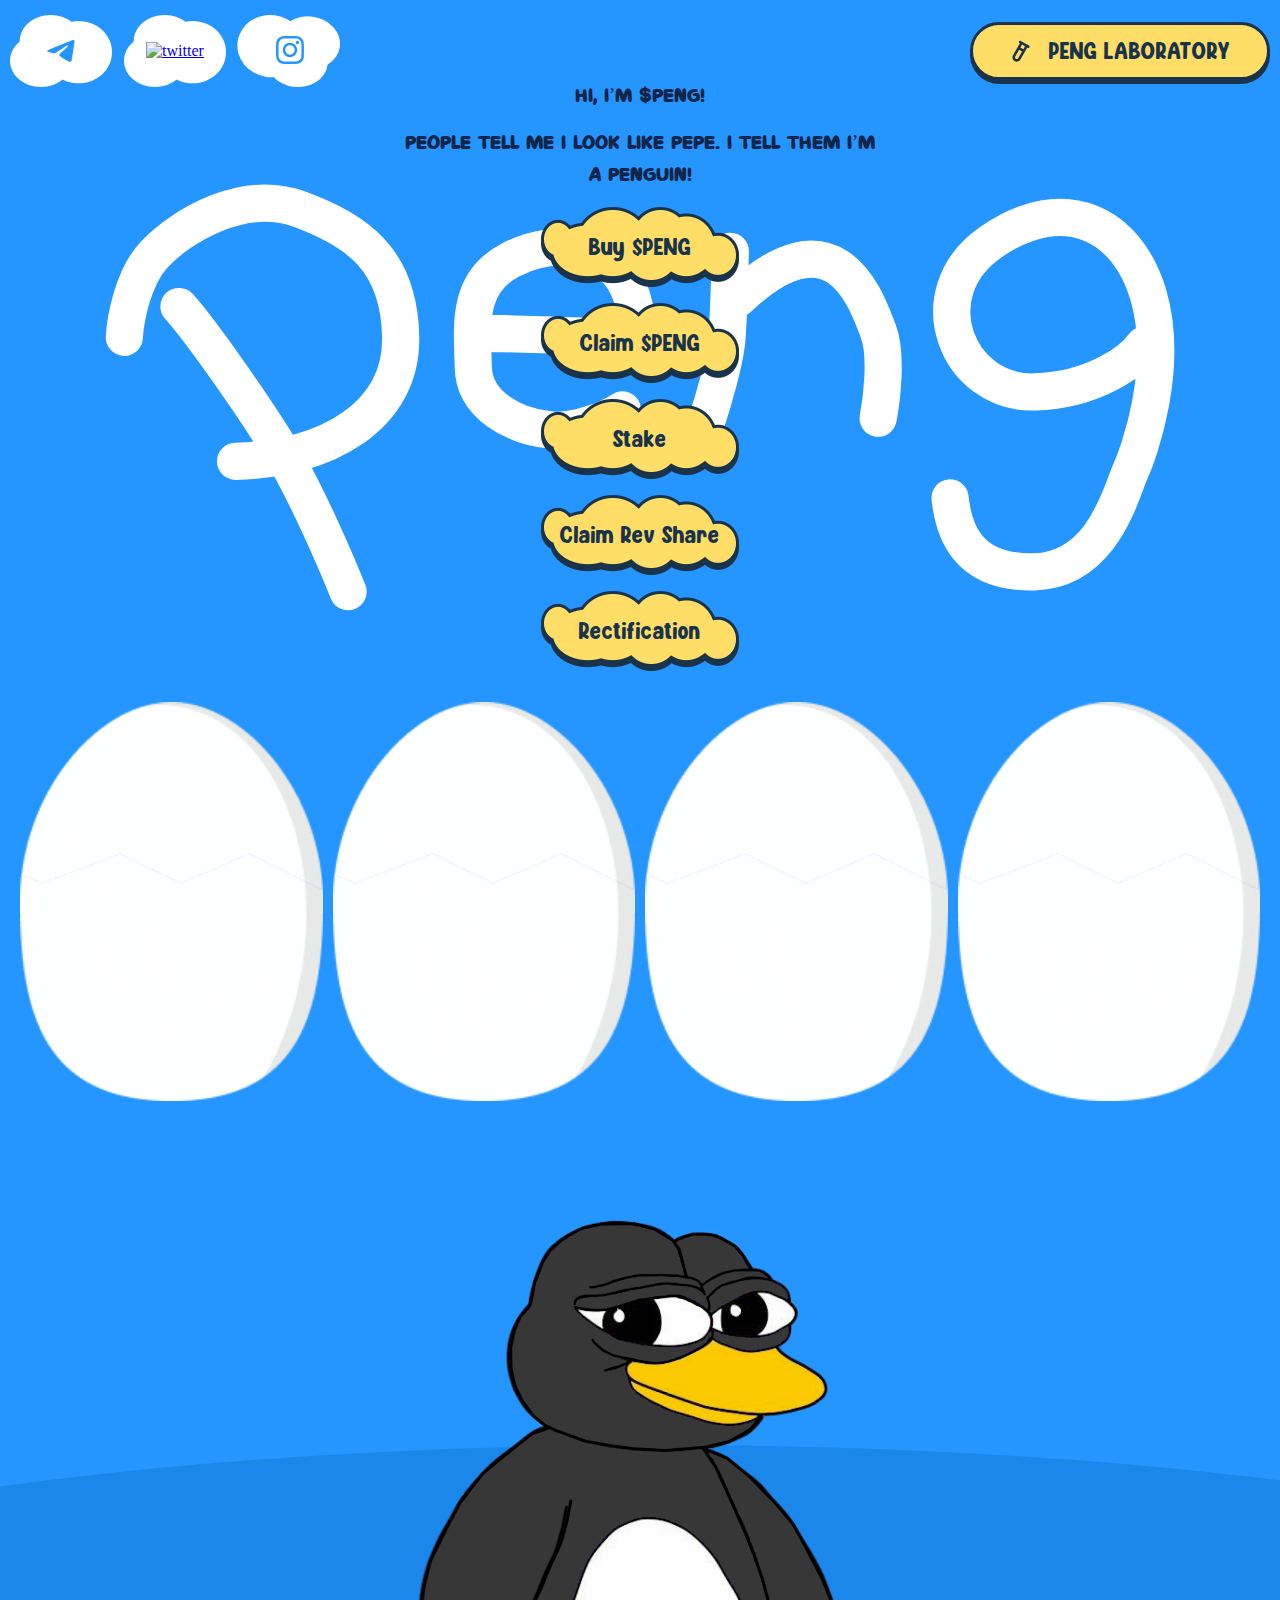
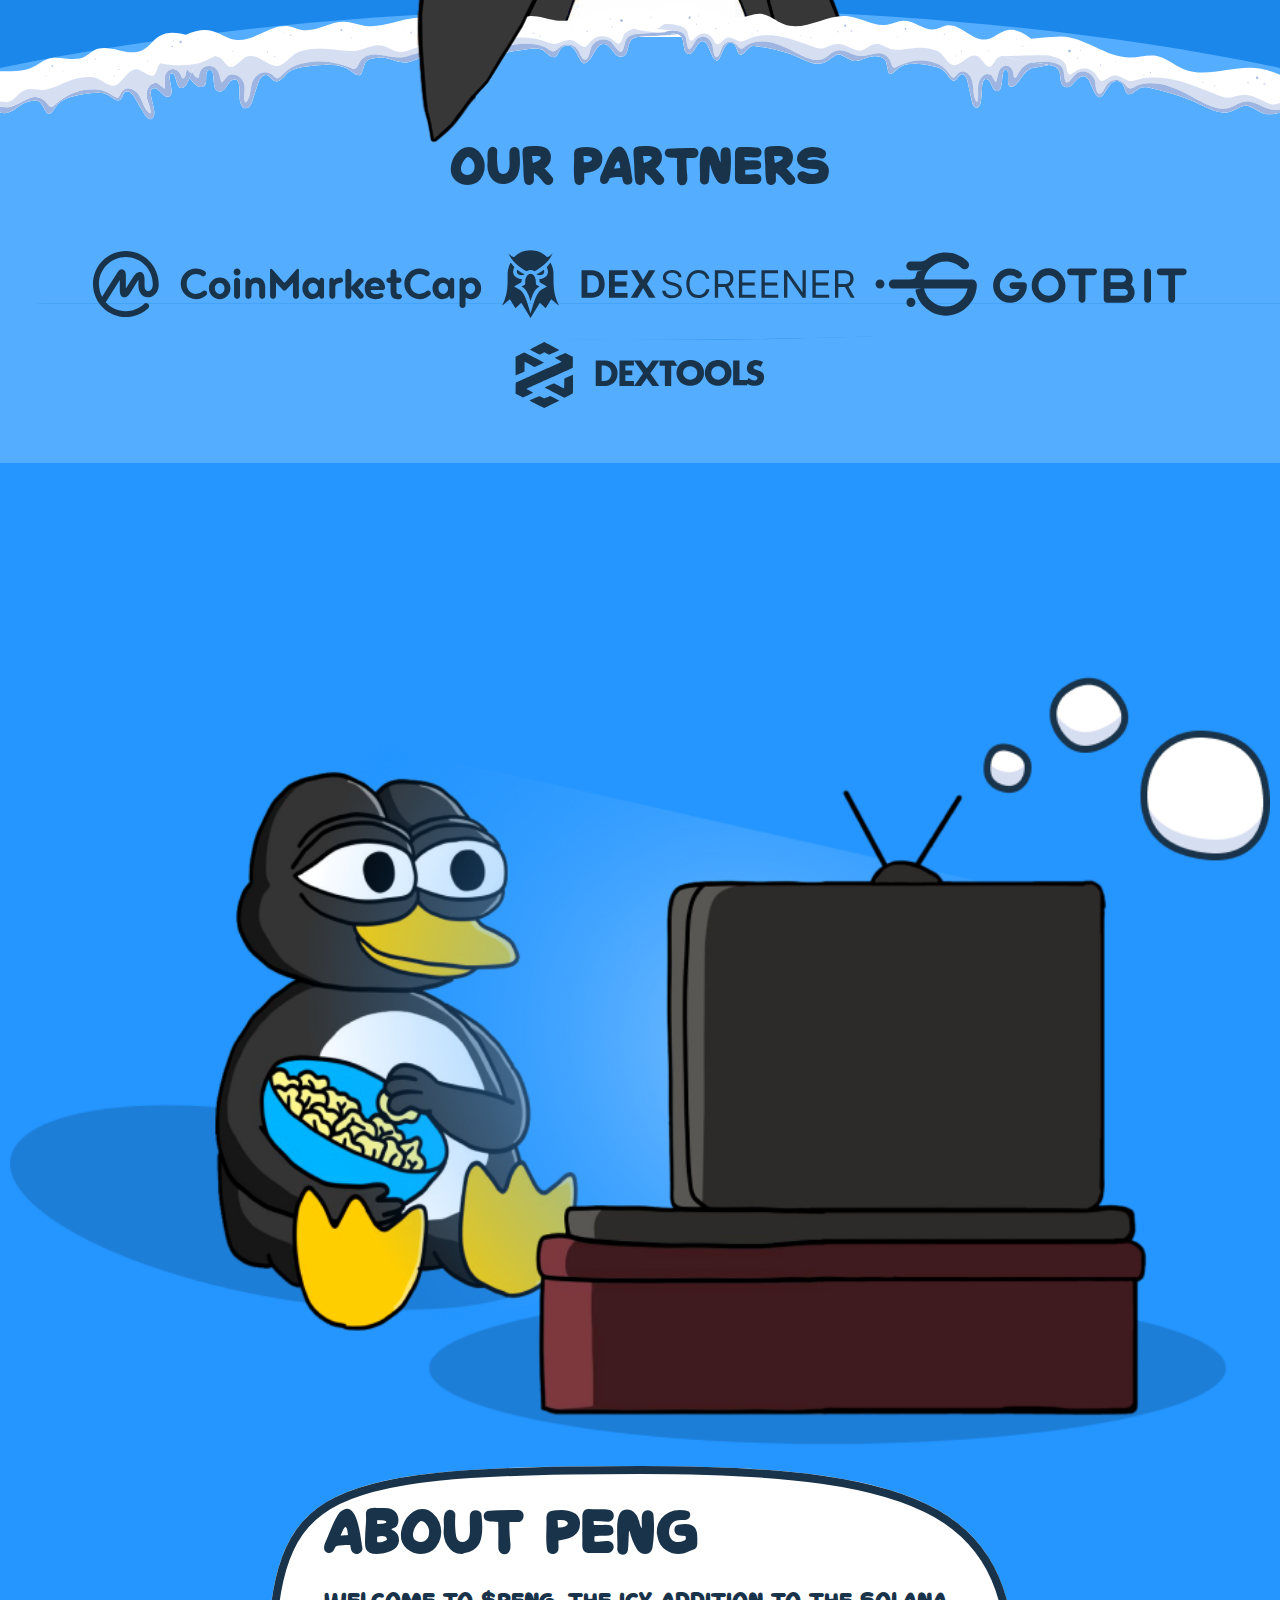
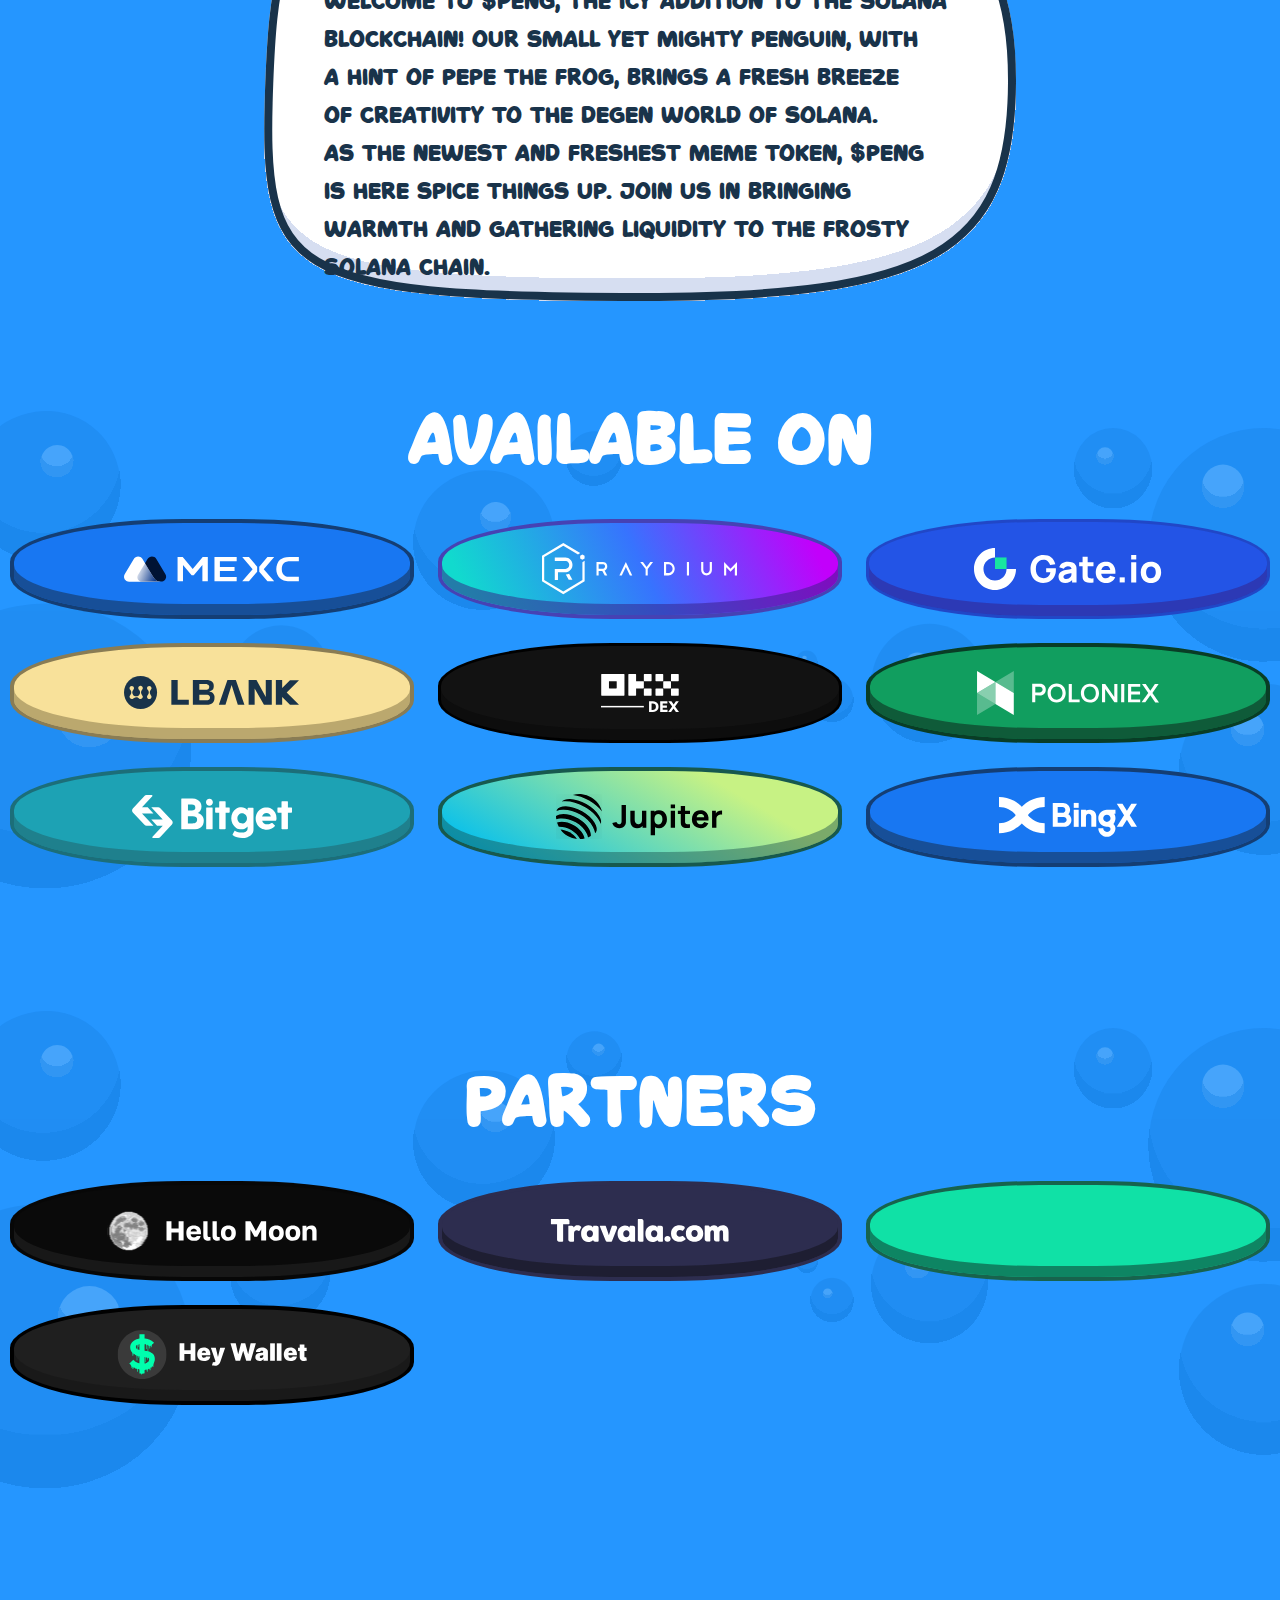
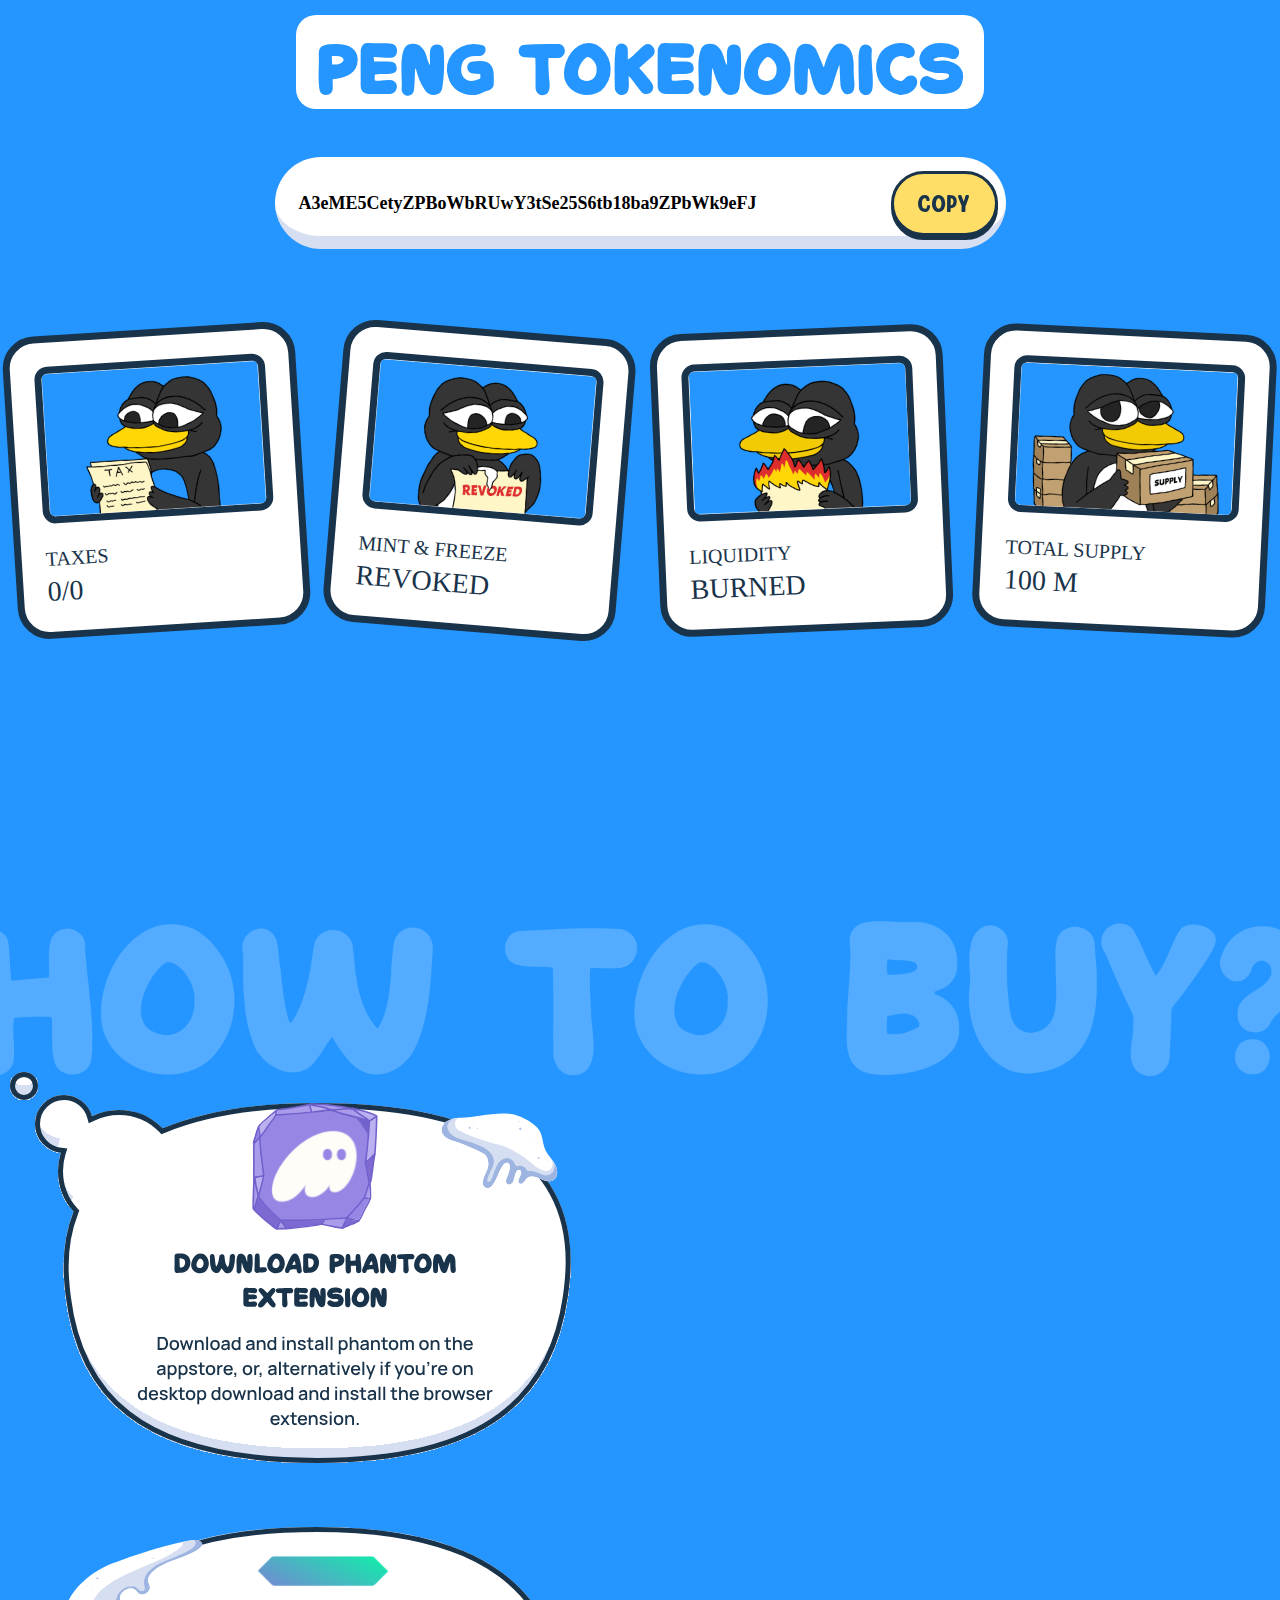
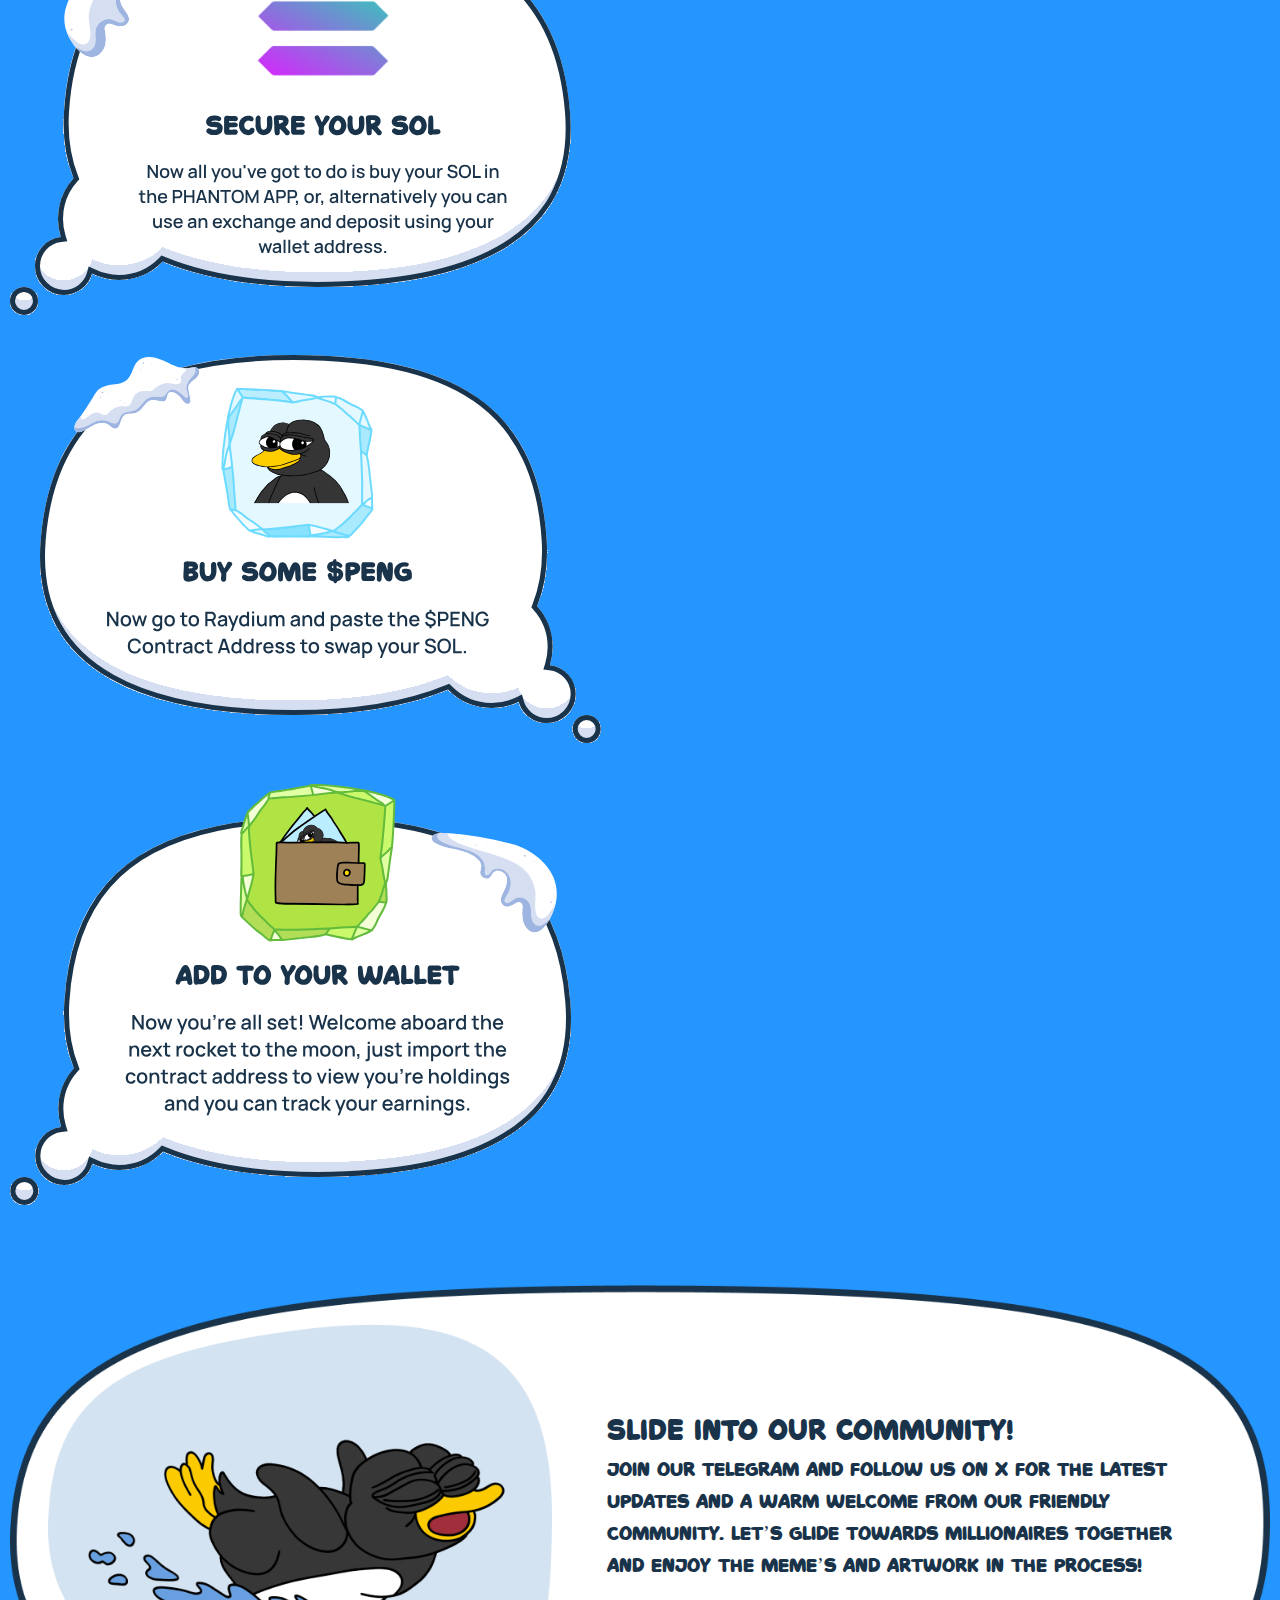
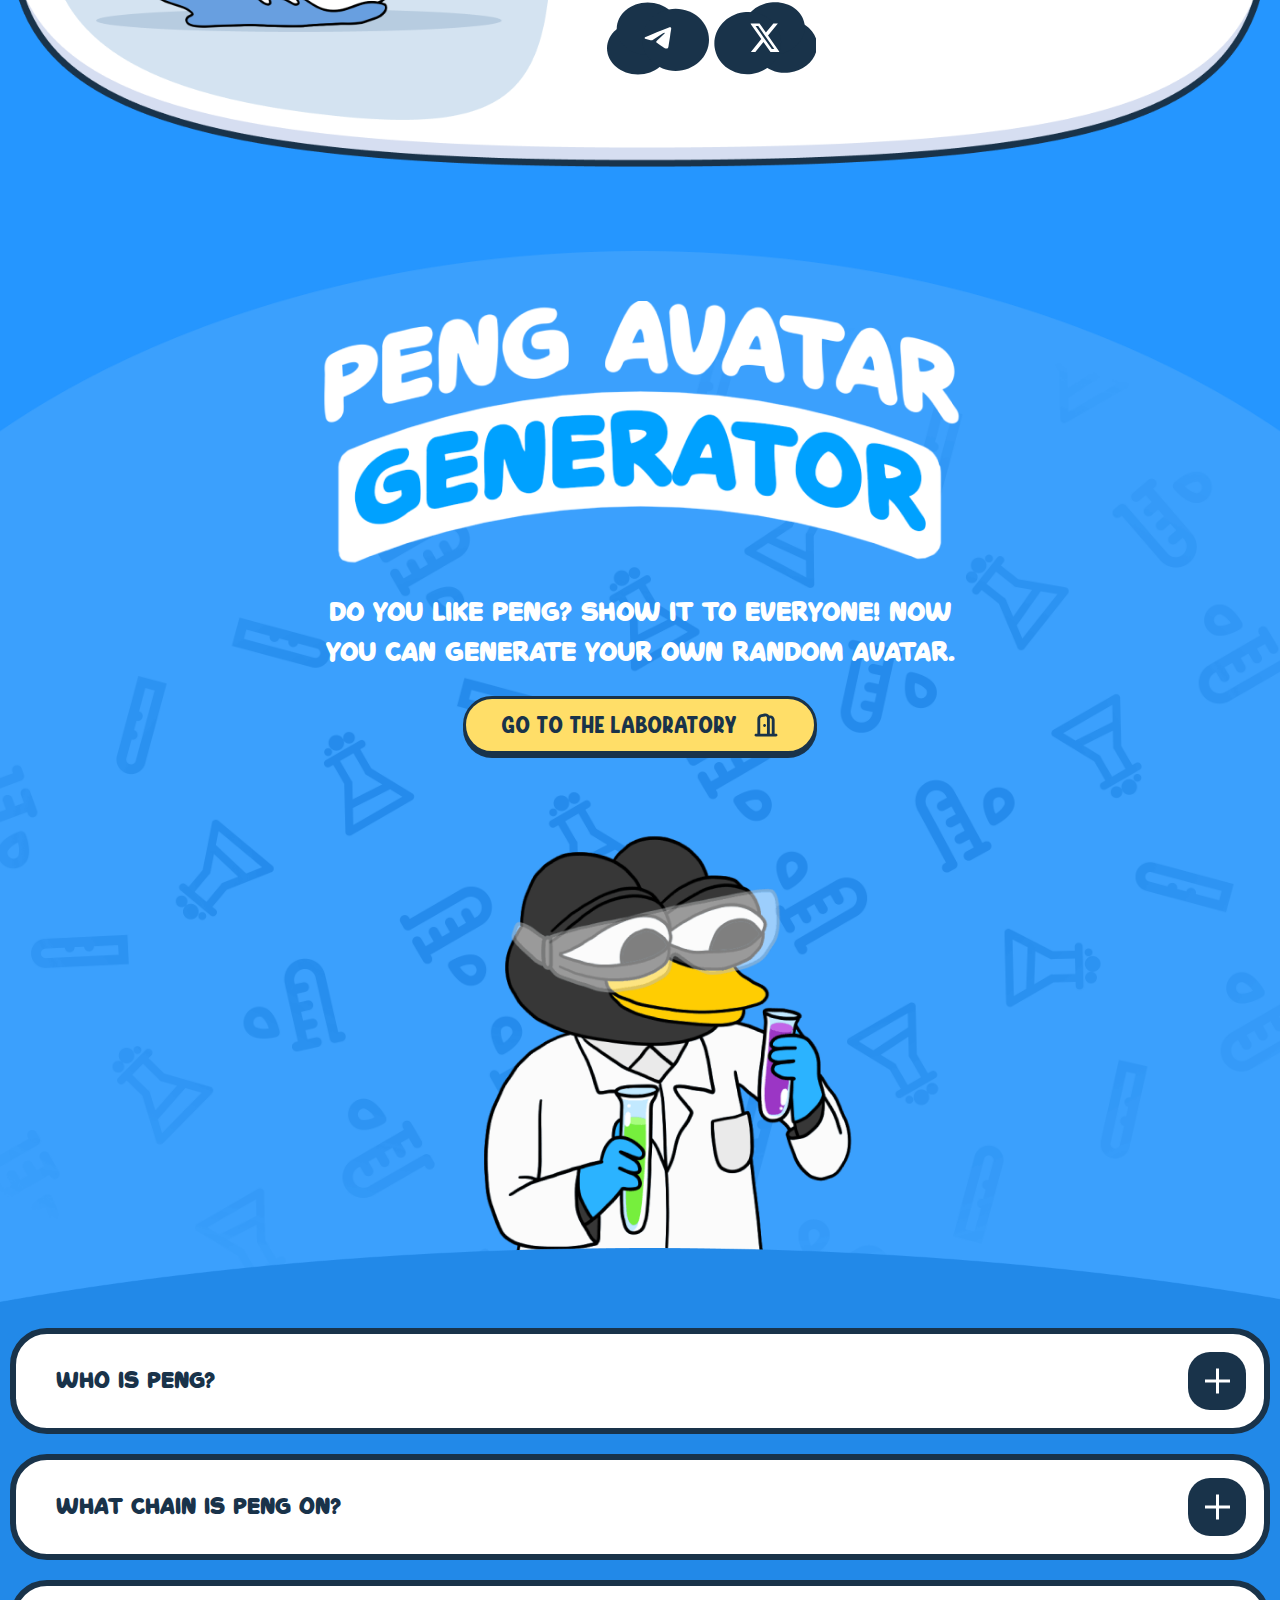
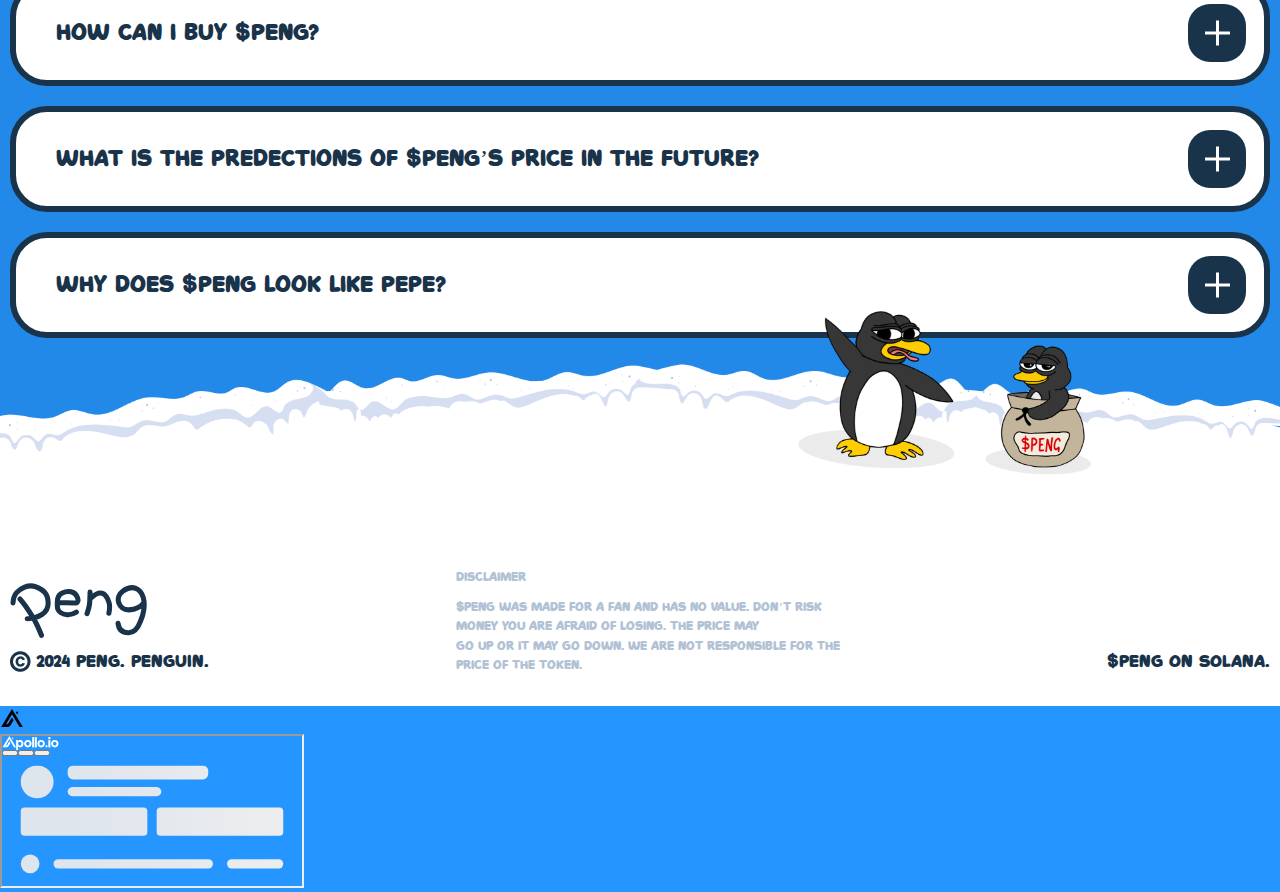
==== index.html @ ea2de46e "Add files via upload" ====
<!DOCTYPE html><html lang="en" data-scrapbook-source="https://pengsol.xyz/" data-scrapbook-create="20241109195627933"><head><meta charset="UTF-8"><link rel="apple-touch-icon" sizes="180x180" href="https://pengsol.xyz/assets/favicon/apple-touch-icon.png"><link rel="icon" type="image/png" sizes="32x32" href="favicon-32x32.png"><link rel="icon" type="image/png" sizes="16x16" href="favicon-16x16.png"><link rel="manifest" href="https://pengsol.xyz/assets/favicon/site.webmanifest"><link rel="mask-icon" href="https://pengsol.xyz/assets/favicon/safari-pinned-tab.svg" color="#45aeea"><link rel="shortcut icon" href="favicon.ico"><meta name="msapplication-TileColor" content="#45aeea"><meta name="msapplication-config" content="/assets/favicon/browserconfig.xml"><meta name="theme-color" content="#45aeea"><meta name="viewport" content="width=device-width,initial-scale=1"><title>Peng</title><meta name="description" content="Discover the power of Pepe Penguin, a cryptocurrency designed for speed, low transaction fees"><style data-fullcalendar="">:root { --fc-small-font-size: .85em; --fc-page-bg-color: #fff; --fc-neutral-bg-color: hsla(0,0%,82%,.3); --fc-neutral-text-color: grey; --fc-border-color: #ddd; --fc-button-text-color: #fff; --fc-button-bg-color: #2c3e50; --fc-button-border-color: #2c3e50; --fc-button-hover-bg-color: #1e2b37; --fc-button-hover-border-color: #1a252f; --fc-button-active-bg-color: #1a252f; --fc-button-active-border-color: #151e27; --fc-event-bg-color: #3788d8; --fc-event-border-color: #3788d8; --fc-event-text-color: #fff; --fc-event-selected-overlay-color: rgba(0,0,0,.25); --fc-more-link-bg-color: #d0d0d0; --fc-more-link-text-color: inherit; --fc-event-resizer-thickness: 8px; --fc-event-resizer-dot-total-width: 8px; --fc-event-resizer-dot-border-width: 1px; --fc-non-business-color: hsla(0,0%,84%,.3); --fc-bg-event-color: #8fdf82; --fc-bg-event-opacity: 0.3; --fc-highlight-color: rgba(188,232,241,.3); --fc-today-bg-color: rgba(255,220,40,.15); --fc-now-indicator-color: red; }
.fc-not-allowed, .fc-not-allowed .fc-event { cursor: not-allowed; }
.fc { display: flex; flex-direction: column; font-size: 1em; }
.fc, .fc *, .fc ::after, .fc ::before { box-sizing: border-box; }
.fc table { border-collapse: collapse; border-spacing: 0px; font-size: 1em; }
.fc th { text-align: center; }
.fc td, .fc th { padding: 0px; vertical-align: top; }
.fc a[data-navlink] { cursor: pointer; }
.fc a[data-navlink]:hover { text-decoration: underline; }
.fc-direction-ltr { direction: ltr; text-align: left; }
.fc-direction-rtl { direction: rtl; text-align: right; }
.fc-theme-standard td, .fc-theme-standard th { border: 1px solid var(--fc-border-color); }
.fc-liquid-hack td, .fc-liquid-hack th { position: relative; }
@font-face { font-family: fcicons; font-style: normal; font-weight: 400; src: url("") format("truetype"); }
.fc-icon { speak: none; -webkit-font-smoothing: antialiased; display: inline-block; font-style: normal; font-variant: normal; font-weight: 400; height: 1em; line-height: 1; text-align: center; text-transform: none; user-select: none; width: 1em; font-family: fcicons !important; }
.fc-icon-chevron-left::before { content: ""; }
.fc-icon-chevron-right::before { content: ""; }
.fc-icon-chevrons-left::before { content: ""; }
.fc-icon-chevrons-right::before { content: ""; }
.fc-icon-minus-square::before { content: ""; }
.fc-icon-plus-square::before { content: ""; }
.fc-icon-x::before { content: ""; }
.fc .fc-button { border-radius: 0px; font-family: inherit; font-size: inherit; line-height: inherit; margin: 0px; overflow: visible; text-transform: none; }
.fc .fc-button:focus { outline: -webkit-focus-ring-color auto 5px; }
.fc .fc-button { appearance: button; }
.fc .fc-button:not(:disabled) { cursor: pointer; }
.fc .fc-button { background-color: transparent; border: 1px solid transparent; border-radius: 0.25em; display: inline-block; font-size: 1em; font-weight: 400; line-height: 1.5; padding: 0.4em 0.65em; text-align: center; user-select: none; vertical-align: middle; }
.fc .fc-button:hover { text-decoration: none; }
.fc .fc-button:focus { box-shadow: rgba(44, 62, 80, 0.25) 0px 0px 0px 0.2rem; outline: 0px; }
.fc .fc-button:disabled { opacity: 0.65; }
.fc .fc-button-primary { background-color: var(--fc-button-bg-color); border-color: var(--fc-button-border-color); color: var(--fc-button-text-color); }
.fc .fc-button-primary:hover { background-color: var(--fc-button-hover-bg-color); border-color: var(--fc-button-hover-border-color); color: var(--fc-button-text-color); }
.fc .fc-button-primary:disabled { background-color: var(--fc-button-bg-color); border-color: var(--fc-button-border-color); color: var(--fc-button-text-color); }
.fc .fc-button-primary:focus { box-shadow: rgba(76, 91, 106, 0.5) 0px 0px 0px 0.2rem; }
.fc .fc-button-primary:not(:disabled).fc-button-active, .fc .fc-button-primary:not(:disabled):active { background-color: var(--fc-button-active-bg-color); border-color: var(--fc-button-active-border-color); color: var(--fc-button-text-color); }
.fc .fc-button-primary:not(:disabled).fc-button-active:focus, .fc .fc-button-primary:not(:disabled):active:focus { box-shadow: rgba(76, 91, 106, 0.5) 0px 0px 0px 0.2rem; }
.fc .fc-button .fc-icon { font-size: 1.5em; vertical-align: middle; }
.fc .fc-button-group { display: inline-flex; position: relative; vertical-align: middle; }
.fc .fc-button-group > .fc-button { flex: 1 1 auto; position: relative; }
.fc .fc-button-group > .fc-button.fc-button-active, .fc .fc-button-group > .fc-button:active, .fc .fc-button-group > .fc-button:focus, .fc .fc-button-group > .fc-button:hover { z-index: 1; }
.fc-direction-ltr .fc-button-group > .fc-button:not(:first-child) { border-bottom-left-radius: 0px; border-top-left-radius: 0px; margin-left: -1px; }
.fc-direction-ltr .fc-button-group > .fc-button:not(:last-child) { border-bottom-right-radius: 0px; border-top-right-radius: 0px; }
.fc-direction-rtl .fc-button-group > .fc-button:not(:first-child) { border-bottom-right-radius: 0px; border-top-right-radius: 0px; margin-right: -1px; }
.fc-direction-rtl .fc-button-group > .fc-button:not(:last-child) { border-bottom-left-radius: 0px; border-top-left-radius: 0px; }
.fc .fc-toolbar { align-items: center; display: flex; justify-content: space-between; }
.fc .fc-toolbar.fc-header-toolbar { margin-bottom: 1.5em; }
.fc .fc-toolbar.fc-footer-toolbar { margin-top: 1.5em; }
.fc .fc-toolbar-title { font-size: 1.75em; margin: 0px; }
.fc-direction-ltr .fc-toolbar > * > :not(:first-child) { margin-left: 0.75em; }
.fc-direction-rtl .fc-toolbar > * > :not(:first-child) { margin-right: 0.75em; }
.fc-direction-rtl .fc-toolbar-ltr { flex-direction: row-reverse; }
.fc .fc-scroller { position: relative; }
.fc .fc-scroller-liquid { height: 100%; }
.fc .fc-scroller-liquid-absolute { inset: 0px; position: absolute; }
.fc .fc-scroller-harness { direction: ltr; overflow: hidden; position: relative; }
.fc .fc-scroller-harness-liquid { height: 100%; }
.fc-direction-rtl .fc-scroller-harness > .fc-scroller { direction: rtl; }
.fc-theme-standard .fc-scrollgrid { border: 1px solid var(--fc-border-color); }
.fc .fc-scrollgrid, .fc .fc-scrollgrid table { table-layout: fixed; width: 100%; }
.fc .fc-scrollgrid table { border-left-style: hidden; border-right-style: hidden; border-top-style: hidden; }
.fc .fc-scrollgrid { border-bottom-width: 0px; border-collapse: separate; border-right-width: 0px; }
.fc .fc-scrollgrid-liquid { height: 100%; }
.fc .fc-scrollgrid-section, .fc .fc-scrollgrid-section table, .fc .fc-scrollgrid-section > td { height: 1px; }
.fc .fc-scrollgrid-section-liquid > td { height: 100%; }
.fc .fc-scrollgrid-section > * { border-left-width: 0px; border-top-width: 0px; }
.fc .fc-scrollgrid-section-footer > *, .fc .fc-scrollgrid-section-header > * { border-bottom-width: 0px; }
.fc .fc-scrollgrid-section-body table, .fc .fc-scrollgrid-section-footer table { border-bottom-style: hidden; }
.fc .fc-scrollgrid-section-sticky > * { background: var(--fc-page-bg-color); position: sticky; z-index: 3; }
.fc .fc-scrollgrid-section-header.fc-scrollgrid-section-sticky > * { top: 0px; }
.fc .fc-scrollgrid-section-footer.fc-scrollgrid-section-sticky > * { bottom: 0px; }
.fc .fc-scrollgrid-sticky-shim { height: 1px; margin-bottom: -1px; }
.fc-sticky { position: sticky; }
.fc .fc-view-harness { flex-grow: 1; position: relative; }
.fc .fc-view-harness-active > .fc-view { inset: 0px; position: absolute; }
.fc .fc-col-header-cell-cushion { display: inline-block; padding: 2px 4px; }
.fc .fc-bg-event, .fc .fc-highlight, .fc .fc-non-business { inset: 0px; position: absolute; }
.fc .fc-non-business { background: var(--fc-non-business-color); }
.fc .fc-bg-event { background: var(--fc-bg-event-color); opacity: var(--fc-bg-event-opacity); }
.fc .fc-bg-event .fc-event-title { font-size: var(--fc-small-font-size); font-style: italic; margin: 0.5em; }
.fc .fc-highlight { background: var(--fc-highlight-color); }
.fc .fc-cell-shaded, .fc .fc-day-disabled { background: var(--fc-neutral-bg-color); }
a.fc-event, a.fc-event:hover { text-decoration: none; }
.fc-event.fc-event-draggable, .fc-event[href] { cursor: pointer; }
.fc-event .fc-event-main { position: relative; z-index: 2; }
.fc-event-dragging:not(.fc-event-selected) { opacity: 0.75; }
.fc-event-dragging.fc-event-selected { box-shadow: rgba(0, 0, 0, 0.3) 0px 2px 7px; }
.fc-event .fc-event-resizer { display: none; position: absolute; z-index: 4; }
.fc-event-selected .fc-event-resizer, .fc-event:hover .fc-event-resizer { display: block; }
.fc-event-selected .fc-event-resizer { background: var(--fc-page-bg-color); border-color: inherit; border-radius: calc(var(--fc-event-resizer-dot-total-width)/2); border-style: solid; border-width: var(--fc-event-resizer-dot-border-width); height: var(--fc-event-resizer-dot-total-width); width: var(--fc-event-resizer-dot-total-width); }
.fc-event-selected .fc-event-resizer::before { inset: -20px; content: ""; position: absolute; }
.fc-event-selected, .fc-event:focus { box-shadow: rgba(0, 0, 0, 0.2) 0px 2px 5px; }
.fc-event-selected::before, .fc-event:focus::before { inset: 0px; content: ""; position: absolute; z-index: 3; }
.fc-event-selected::after, .fc-event:focus::after { background: var(--fc-event-selected-overlay-color); inset: -1px; content: ""; position: absolute; z-index: 1; }
.fc-h-event { background-color: var(--fc-event-bg-color); border: 1px solid var(--fc-event-border-color); display: block; }
.fc-h-event .fc-event-main { color: var(--fc-event-text-color); }
.fc-h-event .fc-event-main-frame { display: flex; }
.fc-h-event .fc-event-time { max-width: 100%; overflow: hidden; }
.fc-h-event .fc-event-title-container { flex-grow: 1; flex-shrink: 1; min-width: 0px; }
.fc-h-event .fc-event-title { display: inline-block; left: 0px; max-width: 100%; overflow: hidden; right: 0px; vertical-align: top; }
.fc-h-event.fc-event-selected::before { bottom: -10px; top: -10px; }
.fc-direction-ltr .fc-daygrid-block-event:not(.fc-event-start), .fc-direction-rtl .fc-daygrid-block-event:not(.fc-event-end) { border-bottom-left-radius: 0px; border-left-width: 0px; border-top-left-radius: 0px; }
.fc-direction-ltr .fc-daygrid-block-event:not(.fc-event-end), .fc-direction-rtl .fc-daygrid-block-event:not(.fc-event-start) { border-bottom-right-radius: 0px; border-right-width: 0px; border-top-right-radius: 0px; }
.fc-h-event:not(.fc-event-selected) .fc-event-resizer { bottom: 0px; top: 0px; width: var(--fc-event-resizer-thickness); }
.fc-direction-ltr .fc-h-event:not(.fc-event-selected) .fc-event-resizer-start, .fc-direction-rtl .fc-h-event:not(.fc-event-selected) .fc-event-resizer-end { cursor: w-resize; left: calc(var(--fc-event-resizer-thickness)*-.5); }
.fc-direction-ltr .fc-h-event:not(.fc-event-selected) .fc-event-resizer-end, .fc-direction-rtl .fc-h-event:not(.fc-event-selected) .fc-event-resizer-start { cursor: e-resize; right: calc(var(--fc-event-resizer-thickness)*-.5); }
.fc-h-event.fc-event-selected .fc-event-resizer { margin-top: calc(var(--fc-event-resizer-dot-total-width)*-.5); top: 50%; }
.fc-direction-ltr .fc-h-event.fc-event-selected .fc-event-resizer-start, .fc-direction-rtl .fc-h-event.fc-event-selected .fc-event-resizer-end { left: calc(var(--fc-event-resizer-dot-total-width)*-.5); }
.fc-direction-ltr .fc-h-event.fc-event-selected .fc-event-resizer-end, .fc-direction-rtl .fc-h-event.fc-event-selected .fc-event-resizer-start { right: calc(var(--fc-event-resizer-dot-total-width)*-.5); }
.fc .fc-popover { box-shadow: rgba(0, 0, 0, 0.15) 0px 2px 6px; position: absolute; z-index: 9999; }
.fc .fc-popover-header { align-items: center; display: flex; flex-direction: row; justify-content: space-between; padding: 3px 4px; }
.fc .fc-popover-title { margin: 0px 2px; }
.fc .fc-popover-close { cursor: pointer; font-size: 1.1em; opacity: 0.65; }
.fc-theme-standard .fc-popover { background: var(--fc-page-bg-color); border: 1px solid var(--fc-border-color); }
.fc-theme-standard .fc-popover-header { background: var(--fc-neutral-bg-color); }
:root { --fc-daygrid-event-dot-width: 8px; }
.fc-daygrid-day-events::after, .fc-daygrid-day-events::before, .fc-daygrid-day-frame::after, .fc-daygrid-day-frame::before, .fc-daygrid-event-harness::after, .fc-daygrid-event-harness::before { clear: both; content: ""; display: table; }
.fc .fc-daygrid-body { position: relative; z-index: 1; }
.fc .fc-daygrid-day.fc-day-today { background-color: var(--fc-today-bg-color); }
.fc .fc-daygrid-day-frame { min-height: 100%; position: relative; }
.fc .fc-daygrid-day-top { display: flex; flex-direction: row-reverse; }
.fc .fc-day-other .fc-daygrid-day-top { opacity: 0.3; }
.fc .fc-daygrid-day-number { padding: 4px; position: relative; z-index: 4; }
.fc .fc-daygrid-month-start { font-size: 1.1em; font-weight: 700; }
.fc .fc-daygrid-day-events { margin-top: 1px; }
.fc .fc-daygrid-body-balanced .fc-daygrid-day-events { left: 0px; position: absolute; right: 0px; }
.fc .fc-daygrid-body-unbalanced .fc-daygrid-day-events { min-height: 2em; position: relative; }
.fc .fc-daygrid-body-natural .fc-daygrid-day-events { margin-bottom: 1em; }
.fc .fc-daygrid-event-harness { position: relative; }
.fc .fc-daygrid-event-harness-abs { left: 0px; position: absolute; right: 0px; top: 0px; }
.fc .fc-daygrid-bg-harness { bottom: 0px; position: absolute; top: 0px; }
.fc .fc-daygrid-day-bg .fc-non-business { z-index: 1; }
.fc .fc-daygrid-day-bg .fc-bg-event { z-index: 2; }
.fc .fc-daygrid-day-bg .fc-highlight { z-index: 3; }
.fc .fc-daygrid-event { margin-top: 1px; z-index: 6; }
.fc .fc-daygrid-event.fc-event-mirror { z-index: 7; }
.fc .fc-daygrid-day-bottom { font-size: 0.85em; margin: 0px 2px; }
.fc .fc-daygrid-day-bottom::after, .fc .fc-daygrid-day-bottom::before { clear: both; content: ""; display: table; }
.fc .fc-daygrid-more-link { border-radius: 3px; cursor: pointer; line-height: 1; margin-top: 1px; max-width: 100%; overflow: hidden; padding: 2px; position: relative; white-space: nowrap; z-index: 4; }
.fc .fc-daygrid-more-link:hover { background-color: rgba(0, 0, 0, 0.1); }
.fc .fc-daygrid-week-number { background-color: var(--fc-neutral-bg-color); color: var(--fc-neutral-text-color); min-width: 1.5em; padding: 2px; position: absolute; text-align: center; top: 0px; z-index: 5; }
.fc .fc-more-popover .fc-popover-body { min-width: 220px; padding: 10px; }
.fc-direction-ltr .fc-daygrid-event.fc-event-start, .fc-direction-rtl .fc-daygrid-event.fc-event-end { margin-left: 2px; }
.fc-direction-ltr .fc-daygrid-event.fc-event-end, .fc-direction-rtl .fc-daygrid-event.fc-event-start { margin-right: 2px; }
.fc-direction-ltr .fc-daygrid-more-link { float: left; }
.fc-direction-ltr .fc-daygrid-week-number { border-radius: 0px 0px 3px; left: 0px; }
.fc-direction-rtl .fc-daygrid-more-link { float: right; }
.fc-direction-rtl .fc-daygrid-week-number { border-radius: 0px 0px 0px 3px; right: 0px; }
.fc-liquid-hack .fc-daygrid-day-frame { position: static; }
.fc-daygrid-event { border-radius: 3px; font-size: var(--fc-small-font-size); position: relative; white-space: nowrap; }
.fc-daygrid-block-event .fc-event-time { font-weight: 700; }
.fc-daygrid-block-event .fc-event-time, .fc-daygrid-block-event .fc-event-title { padding: 1px; }
.fc-daygrid-dot-event { align-items: center; display: flex; padding: 2px 0px; }
.fc-daygrid-dot-event .fc-event-title { flex-grow: 1; flex-shrink: 1; font-weight: 700; min-width: 0px; overflow: hidden; }
.fc-daygrid-dot-event.fc-event-mirror, .fc-daygrid-dot-event:hover { background: rgba(0, 0, 0, 0.1); }
.fc-daygrid-dot-event.fc-event-selected::before { bottom: -10px; top: -10px; }
.fc-daygrid-event-dot { border: calc(var(--fc-daygrid-event-dot-width)/2) solid var(--fc-event-border-color); border-radius: calc(var(--fc-daygrid-event-dot-width)/2); box-sizing: content-box; height: 0px; margin: 0px 4px; width: 0px; }
.fc-direction-ltr .fc-daygrid-event .fc-event-time { margin-right: 3px; }
.fc-direction-rtl .fc-daygrid-event .fc-event-time { margin-left: 3px; }
.fc-v-event { background-color: var(--fc-event-bg-color); border: 1px solid var(--fc-event-border-color); display: block; }
.fc-v-event .fc-event-main { color: var(--fc-event-text-color); height: 100%; }
.fc-v-event .fc-event-main-frame { display: flex; flex-direction: column; height: 100%; }
.fc-v-event .fc-event-time { flex-grow: 0; flex-shrink: 0; max-height: 100%; overflow: hidden; }
.fc-v-event .fc-event-title-container { flex-grow: 1; flex-shrink: 1; min-height: 0px; }
.fc-v-event .fc-event-title { bottom: 0px; max-height: 100%; overflow: hidden; top: 0px; }
.fc-v-event:not(.fc-event-start) { border-top-left-radius: 0px; border-top-right-radius: 0px; border-top-width: 0px; }
.fc-v-event:not(.fc-event-end) { border-bottom-left-radius: 0px; border-bottom-right-radius: 0px; border-bottom-width: 0px; }
.fc-v-event.fc-event-selected::before { left: -10px; right: -10px; }
.fc-v-event .fc-event-resizer-start { cursor: n-resize; }
.fc-v-event .fc-event-resizer-end { cursor: s-resize; }
.fc-v-event:not(.fc-event-selected) .fc-event-resizer { height: var(--fc-event-resizer-thickness); left: 0px; right: 0px; }
.fc-v-event:not(.fc-event-selected) .fc-event-resizer-start { top: calc(var(--fc-event-resizer-thickness)/-2); }
.fc-v-event:not(.fc-event-selected) .fc-event-resizer-end { bottom: calc(var(--fc-event-resizer-thickness)/-2); }
.fc-v-event.fc-event-selected .fc-event-resizer { left: 50%; margin-left: calc(var(--fc-event-resizer-dot-total-width)/-2); }
.fc-v-event.fc-event-selected .fc-event-resizer-start { top: calc(var(--fc-event-resizer-dot-total-width)/-2); }
.fc-v-event.fc-event-selected .fc-event-resizer-end { bottom: calc(var(--fc-event-resizer-dot-total-width)/-2); }
.fc .fc-timegrid .fc-daygrid-body { z-index: 2; }
.fc .fc-timegrid-divider { padding: 0px 0px 2px; }
.fc .fc-timegrid-body { min-height: 100%; position: relative; z-index: 1; }
.fc .fc-timegrid-axis-chunk { position: relative; }
.fc .fc-timegrid-axis-chunk > table, .fc .fc-timegrid-slots { position: relative; z-index: 1; }
.fc .fc-timegrid-slot { border-bottom: 0px; height: 1.5em; }
.fc .fc-timegrid-slot:empty::before { content: " "; }
.fc .fc-timegrid-slot-minor { border-top-style: dotted; }
.fc .fc-timegrid-slot-label-cushion { display: inline-block; white-space: nowrap; }
.fc .fc-timegrid-slot-label { vertical-align: middle; }
.fc .fc-timegrid-axis-cushion, .fc .fc-timegrid-slot-label-cushion { padding: 0px 4px; }
.fc .fc-timegrid-axis-frame-liquid { height: 100%; }
.fc .fc-timegrid-axis-frame { align-items: center; display: flex; justify-content: flex-end; overflow: hidden; }
.fc .fc-timegrid-axis-cushion { flex-shrink: 0; max-width: 60px; }
.fc-direction-ltr .fc-timegrid-slot-label-frame { text-align: right; }
.fc-direction-rtl .fc-timegrid-slot-label-frame { text-align: left; }
.fc-liquid-hack .fc-timegrid-axis-frame-liquid { inset: 0px; height: auto; position: absolute; }
.fc .fc-timegrid-col.fc-day-today { background-color: var(--fc-today-bg-color); }
.fc .fc-timegrid-col-frame { min-height: 100%; position: relative; }
.fc-media-screen.fc-liquid-hack .fc-timegrid-col-frame { inset: 0px; height: auto; position: absolute; }
.fc-media-screen .fc-timegrid-cols { inset: 0px; position: absolute; }
.fc-media-screen .fc-timegrid-cols > table { height: 100%; }
.fc-media-screen .fc-timegrid-col-bg, .fc-media-screen .fc-timegrid-col-events, .fc-media-screen .fc-timegrid-now-indicator-container { left: 0px; position: absolute; right: 0px; top: 0px; }
.fc .fc-timegrid-col-bg { z-index: 2; }
.fc .fc-timegrid-col-bg .fc-non-business { z-index: 1; }
.fc .fc-timegrid-col-bg .fc-bg-event { z-index: 2; }
.fc .fc-timegrid-col-bg .fc-highlight { z-index: 3; }
.fc .fc-timegrid-bg-harness { left: 0px; position: absolute; right: 0px; }
.fc .fc-timegrid-col-events { z-index: 3; }
.fc .fc-timegrid-now-indicator-container { bottom: 0px; overflow: hidden; }
.fc-direction-ltr .fc-timegrid-col-events { margin: 0px 2.5% 0px 2px; }
.fc-direction-rtl .fc-timegrid-col-events { margin: 0px 2px 0px 2.5%; }
.fc-timegrid-event-harness { position: absolute; }
.fc-timegrid-event-harness > .fc-timegrid-event { inset: 0px; position: absolute; }
.fc-timegrid-event-harness-inset .fc-timegrid-event, .fc-timegrid-event.fc-event-mirror, .fc-timegrid-more-link { box-shadow: 0 0 0 1px var(--fc-page-bg-color); }
.fc-timegrid-event, .fc-timegrid-more-link { border-radius: 3px; font-size: var(--fc-small-font-size); }
.fc-timegrid-event { margin-bottom: 1px; }
.fc-timegrid-event .fc-event-main { padding: 1px 1px 0px; }
.fc-timegrid-event .fc-event-time { font-size: var(--fc-small-font-size); margin-bottom: 1px; white-space: nowrap; }
.fc-timegrid-event-short .fc-event-main-frame { flex-direction: row; overflow: hidden; }
.fc-timegrid-event-short .fc-event-time::after { content: " - "; }
.fc-timegrid-event-short .fc-event-title { font-size: var(--fc-small-font-size); }
.fc-timegrid-more-link { background: var(--fc-more-link-bg-color); color: var(--fc-more-link-text-color); cursor: pointer; margin-bottom: 1px; position: absolute; z-index: 9999; }
.fc-timegrid-more-link-inner { padding: 3px 2px; top: 0px; }
.fc-direction-ltr .fc-timegrid-more-link { right: 0px; }
.fc-direction-rtl .fc-timegrid-more-link { left: 0px; }
.fc .fc-timegrid-now-indicator-line { border-color: var(--fc-now-indicator-color); border-style: solid; border-width: 1px 0px 0px; left: 0px; position: absolute; right: 0px; z-index: 4; }
.fc .fc-timegrid-now-indicator-arrow { border-color: var(--fc-now-indicator-color); border-style: solid; margin-top: -5px; position: absolute; z-index: 4; }
.fc-direction-ltr .fc-timegrid-now-indicator-arrow { border-bottom-color: transparent; border-top-color: transparent; border-width: 5px 0px 5px 6px; left: 0px; }
.fc-direction-rtl .fc-timegrid-now-indicator-arrow { border-bottom-color: transparent; border-top-color: transparent; border-width: 5px 6px 5px 0px; right: 0px; }</style><link rel="stylesheet" href="main.css"><style id="aircall-extension-style">.aircall-extension-button{display:inline;border:0;font-size:100%;font:inherit;vertical-align:baseline;font-weight:normal;font-style:normal;color:var(--extensionButtonColor);cursor:pointer !important;background-color:var(--extensionButtonBackground) !important;border-radius:100px !important;padding-top:0px !important;padding-left:6px !important;padding-bottom:0px !important;line-height:initial !important;background-image:url("") !important;background-position:right 6px center !important;background-repeat:no-repeat !important;background-size:auto 60% !important}.pseudo-aircall-extension-button{display:inline;position:relative}.pseudo-aircall-extension-button:after{content:url("");position:absolute;left:calc(100% + 5px);cursor:pointer;top:50%;transform:translateY(-50%);width:20px;height:20px;background-color:var(--extensionButtonBackground);border-radius:50%}.input-aircall-extension-button{display:inline-block;cursor:pointer;background-image:url("");background-repeat:no-repeat;background-position:center;width:20px;height:20px;background-color:var(--extensionButtonBackground);border-radius:50%}
/*# sourceMappingURL=[data-uri] */</style><style id="aircall-extension-style">:root{--extensionButtonBackground: #00b388;--extensionButtonColor: #ffffff}
/*# sourceMappingURL=[data-uri] */</style><link href="chrome-extension://alhgpfoeiimagjlnfekdhkjlkiomcapa/js/css/inject.css" rel="stylesheet" type="text/css" data-apio="true"><link data-apio="true" rel="stylesheet" type="text/css" href="chrome-extension://alhgpfoeiimagjlnfekdhkjlkiomcapa/js/css/a_chrome-extension_inject_global_module_scss.css"><link data-apio="true" rel="stylesheet" type="text/css" href="chrome-extension://alhgpfoeiimagjlnfekdhkjlkiomcapa/js/css/a_common_components_ui_Form_module_scss-assets_common_components_ui_Tabs_module_scss-ass-cb3756.css"><link data-apio="true" rel="stylesheet" type="text/css" href="chrome-extension://alhgpfoeiimagjlnfekdhkjlkiomcapa/js/css/a_common_components_ui_rich-text-editor_toolbar_UserSnippetsButton_module_scss-assets_ap-1ef195.css"><link data-apio="true" rel="stylesheet" type="text/css" href="chrome-extension://alhgpfoeiimagjlnfekdhkjlkiomcapa/js/css/a_common_components_design-system_IconButtonGroup_IconButtonGroup_module_scss-assets_com-9911b6.css"><link data-apio="true" rel="stylesheet" type="text/css" href="chrome-extension://alhgpfoeiimagjlnfekdhkjlkiomcapa/js/css/a_app_components_dialogs_LinkEmailAccountDialogMain_tsx-assets_app_components_emailer-me-fb0f98.css"><link data-apio="true" rel="stylesheet" type="text/css" href="chrome-extension://alhgpfoeiimagjlnfekdhkjlkiomcapa/js/css/a_app_actions_emailAccountActions_tsx-assets_app_components_common_DateTimeSelectorDialo-189081.css"><link data-apio="true" rel="stylesheet" type="text/css" href="chrome-extension://alhgpfoeiimagjlnfekdhkjlkiomcapa/js/css/a_app_components_emailer-messages_EmailerMessageModal_module_scss-assets_app_components_-a5ed54.css"><link data-apio="true" rel="stylesheet" type="text/css" href="chrome-extension://alhgpfoeiimagjlnfekdhkjlkiomcapa/js/css/a_common_components_design-system_list_MediaListItem_module_scss-assets_lib_react-flexbo-e2564a.css"><link data-apio="true" rel="stylesheet" type="text/css" href="chrome-extension://alhgpfoeiimagjlnfekdhkjlkiomcapa/js/css/a_chrome-extension_containers_everywhere_linkedin_LinkedinFooter_tsx-assets_chrome-exten-6f877e.css"><link data-apio="true" rel="stylesheet" type="text/css" href="chrome-extension://alhgpfoeiimagjlnfekdhkjlkiomcapa/js/css/a_chrome-extension_containers_everywhere_linkedin_LinkedinBulkSelectPageOverlay_module_s-5d904e.css"><link data-apio="true" rel="stylesheet" type="text/css" href="chrome-extension://alhgpfoeiimagjlnfekdhkjlkiomcapa/js/css/a_chrome-extension_containers_everywhere_linkedin_LinkedinScrollLoadingOverlay_module_sc-54149e.css"><style data-styled="" data-styled-version="4.4.1"></style><link data-apio="true" rel="stylesheet" type="text/css" href="chrome-extension://alhgpfoeiimagjlnfekdhkjlkiomcapa/js/css/a_app_components_dialogs_TableLayoutModal_tsx.css"></head><body><main><header class="header"><div class="container header__main"><ul class="header__links"><li class="header__link"><a href="https://t.me/pengonsol" target="_blank"><img src="telegram.svg" alt="telegram"></a></li><li class="header__link"><a href="https://twitter.com/pengonsolana" target="_blank"><img src="x.svg" alt="twitter"></a></li><li class="header__link"><a href="https://www.instagram.com/pengonsolana" target="_blank" style="background: none"><img src="instagram.svg" alt="" style="width: auto"></a></li></ul><a class="btn" href="./app/index.html"><svg width="24" height="24" viewBox="0 0 24 24" fill="none" xmlns="http://www.w3.org/2000/svg"><path d="M19.9399 6.6009L11.7745 1.88661C11.4792 1.71612 11.1282 1.66991 10.7989 1.75817C10.4695 1.84642 10.1887 2.06191 10.0182 2.35722C9.84767 2.65252 9.80146 3.00347 9.88972 3.33284C9.97797 3.66221 10.1935 3.94304 10.4888 4.11353L10.8599 4.32782L4.00278 16.2047C3.43446 17.1891 3.28045 18.3589 3.57463 19.4568C3.86882 20.5547 4.5871 21.4908 5.57146 22.0591C6.55582 22.6275 7.72563 22.7815 8.82354 22.4873C9.92145 22.1931 10.8575 21.4748 11.4259 20.4905L18.283 8.61353L18.6541 8.82782C18.9495 8.99832 19.3004 9.04452 19.6298 8.95626C19.9591 8.86801 20.24 8.65252 20.4105 8.35722C20.581 8.06191 20.6272 7.71097 20.5389 7.38159C20.4507 7.05222 20.2352 6.77139 19.9399 6.6009ZM6.85717 19.8322C6.46343 19.6049 6.17612 19.2305 6.05844 18.7913C5.94077 18.3521 6.00237 17.8842 6.2297 17.4905L10.0868 10.8097L13.0561 12.524L9.19893 19.2047C8.9716 19.5985 8.59717 19.8858 8.158 20.0035C7.71884 20.1211 7.25092 20.0595 6.85717 19.8322ZM14.3418 10.2971L11.3726 8.58276L13.0868 5.61353L16.0561 7.32782L14.3418 10.2971Z" fill="currentColor"></path></svg> Peng laboratory</a></div></header><section class="banner" id="banner"><div data-id="about" class="egg"><div><img src="eggtop.png"> <img src="eggbottom.png"><p>about us</p></div></div><div data-id="questions" class="egg"><div><img src="eggtop.png"> <img src="eggbottom.png"><p>faq</p></div></div><div data-id="tokenomics" class="egg"><div><img src="eggtop.png"> <img src="eggbottom.png"><p>tokenomics</p></div></div><div data-id="buy" class="egg"><div><img src="eggtop.png"> <img src="eggbottom.png"><p>how to&nbsp;buy</p></div></div><div class="container"><div class="banner__top"><img src="peng.svg"><div class="banner__text"><div><div><p>HI, I’M $PENG!</p><p>PEOPLE TELL ME&nbsp;I&nbsp;LOOK LIKE PEPE. I&nbsp;TELL THEM I’M A&nbsp;PENGUIN!</p><a href="./app/index.html">Buy $PENG</a>
<a href="./app/index.html">Claim $PENG</a>
<a href="./app/index.html">Stake</a>
<a href="./app/index.html">Claim Rev Share</a>
<a href="./app/index.html">Rectification</a></div></div></div></div></div><div class="eggs_small"><div data-id="tokenomics" class="egg_s"><div><img src="eggtop.png"> <img src="eggbottom.png"><p>About Us</p></div></div><div data-id="tokenomics" class="egg_s"><div><img src="eggtop.png"> <img src="eggbottom.png"><p>Tokenomics</p></div></div><div data-id="buy" class="egg_s"><div><img src="eggtop.png"> <img src="eggbottom.png"><p>How to&nbsp;Buy?</p></div></div><div data-id="questions" class="egg_s"><div><img src="eggtop.png"> <img src="eggbottom.png"><p>FAQ</p></div></div></div><div class="banner__bottom"><img class="snow_bg" src="banner_elipse.svg"> <img class="snow" src="snow.svg"> <img class="ping" src="ping.png"> <img class="pinghand" src="pinghand.png"></div><div class="_partners container"><article class="partners"><h2>Our partners</h2></article><ul class="partners__list"><li><a href="https://coinmarketcap.com/" target="_blank"><img src="partner1.svg" alt=""></a></li><li><a href="https://dexscreener.com/" target="_blank"><img src="partner2.svg" alt=""></a></li><li><a href="https://gotbit.io/" target="_blank"><img src="partner3.svg" alt=""></a></li><li><a href="https://www.dextools.io/" target="_blank"><img src="partner4.svg" alt=""></a></li></ul></div><img class="banner__transition" style="width: 100%" src="transition.png"></section><section class="about" id="about"><div class="container"><div class="about__content"><div class="about_text"><div><h2>about peng</h2><p>Welcome to&nbsp;$PENG, the icy addition to&nbsp;the Solana blockchain! Our small yet mighty penguin, with a&nbsp;hint of&nbsp;Pepe the Frog, brings a&nbsp;fresh breeze of&nbsp;creativity to&nbsp;the degen world of Solana. As&nbsp;the newest and freshest meme token, $PENG is&nbsp;here spice things&nbsp;up. Join us&nbsp;in&nbsp;bringing warmth and gathering liquidity to&nbsp;the frosty Solana chain.</p></div><img src="elipse.svg"></div><img src="about.png"></div></div></section><section id="available" class="available"><img class="available__background" src="available-background.svg" alt=""><div class="available__container container"><h2 class="available__title">Available on</h2><div class="available__items"><a class="available__item available__item_mexc" href="https://www.mexc.com/exchange/PENG_USDT" target="_blank"><img src="mexc.svg" alt=""> </a><a class="available__item available__item_raydium" href="https://raydium.io/swap/?inputCurrency=sol&amp;outputCurrency=A3eME5CetyZPBoWbRUwY3tSe25S6tb18ba9ZPbWk9eFJ&amp;fixed=in" target="_blank"><img src="raydium.svg" alt=""> </a><a class="available__item available__item_gateio" href="https://www.gate.io/trade/PENG_USDT" target="_blank"><img src="gateio.svg" alt=""> </a><a class="available__item available__item_lbank" href="https://www.lbank.com/trade/peng_usdt" target="_blank"><img src="lbank.svg" alt=""> </a><a class="available__item available__item_okx" href="https://www.okx.com/web3/dex-swap#inputChain=501&amp;inputCurrency=11111111111111111111111111111111&amp;outputChain=501&amp;outputCurrency=A3eME5CetyZPBoWbRUwY3tSe25S6tb18ba9ZPbWk9eFJ" target="_blank"><img src="okx.svg" alt=""> </a><a class="available__item available__item_poloniex" href="https://poloniex.com/trade/PENG_USDT" target="_blank"><img src="poloniex.svg" alt=""> </a><a class="available__item available__item_bitget" href="https://www.bitget.com/spot/PENGUSDT" target="_blank"><img src="bitget.svg" alt=""> </a><a class="available__item available__item_jupiter" href="https://jup.ag/swap/SOL-PENG_A3eME5CetyZPBoWbRUwY3tSe25S6tb18ba9ZPbWk9eFJ" target="_blank"><img src="jupiter.svg" alt=""> </a><a class="available__item available__item_bingx" href="https://bingx.com/spot/PENGUSDT/" target="_blank"><img src="bingx.svg" alt=""></a></div></div></section><section id="available" class="available"><img class="available__background" src="available-background.svg" alt=""><div class="available__container container"><h2 class="available__title">Partners</h2><div class="available__items"><a class="available__item available__item_hey-moon" href="https://www.hellomoon.io/" target="_blank"><img src="hey-moon.svg" alt=""> </a><a class="available__item available__item_travala" href="https://www.travala.com/" target="_blank"><img src="travala.svg" alt=""> </a><a class="available__item available__item_zebec" href="https://zebec.io/" target="_blank"><img src="zebec.svg" alt=""> </a><a class="available__item available__item_hey-wallet" href="https://heywallet.com/" target="_blank"><img src="hey-wallet.svg" alt=""></a></div></div></section><section class="tokenomics" id="tokenomics"><div class="container"><div class="tokens"><h2>Peng Tokenomics</h2><p><span style="color: #ffde68"></span></p><span><span id="numbers">A3eME5CetyZPBoWbRUwY3tSe25S6tb18ba9ZPbWk9eFJ</span><button>Copy</button></span><ul class="tokens__cards"><li class="tokens__card"><img src="card1.png"><div><div><p>TAXES</p><p>0/0</p></div></div></li><li class="tokens__card"><img src="card2.png"><div><div><p>MINT &amp; freeze</p><p>Revoked</p></div></div></li><li class="tokens__card"><img src="card3.png"><div><div><p>liquidity</p><p>burned</p></div></div></li><li class="tokens__card"><img src="card4.png"><div><div><p>total supply</p><p>100&nbsp;m</p></div></div></li></ul></div></div></section><section class="buy" id="buy"><div class="container buy__content"><img style="width: 100dvw; position: absolute; top: -100px; z-index: -1" src="howto.png"> <img class="arrows" src="arrows.png"><div><div><img src="icedbg.svg" alt=""> <img src="icedbg2.svg" alt=""></div><div><img class="invalid" src="icedbg3.svg" alt=""> <img src="icedbg4.svg" alt=""></div></div></div></section><section class="community"><div class="container cm"><div class="community_div"><div class="xuy"><img class="com_bg" src="com_bg.png"> <img class="com_photo" src="com_photo.png"><div><h2>Slide into our community!</h2><p>Join our Telegram and follow us&nbsp;on&nbsp;X&nbsp;for the latest updates and a&nbsp;warm welcome from our friendly community. Let’s glide towards millionaires together and enjoy the meme’s and artwork in&nbsp;the process!</p><div><a href="https://t.me/pengonsol" target="_blank" style="background-image: url(&quot;promolink.svg&quot;)"><img src="tg2.svg"> </a><a href="https://twitter.com/pengonsolana" target="_blank" style="background-image: url(&quot;promolink2.svg&quot;)"><img src="twitter2.svg"></a></div></div></div></div></div></section><section class="laboratory"><div class="laboratory__container container"><img class="laboratory__title" src="laboratory-title.png" alt=""><p class="laboratory__text">DO&nbsp;YOU LIKE PENG? SHOW IT&nbsp;TO&nbsp;EVERYONE! NOW YOU CAN GENERATE YOUR OWN RANDOM AVATAR.</p><a class="laboratory__btn btn" href="https://pengsol.xyz/peng-labs">Go&nbsp;to&nbsp;the laboratory <svg width="24" height="24" viewBox="0 0 25 25" fill="none" xmlns="http://www.w3.org/2000/svg"><g><path d="M23 21.5001H21.5V7.00009C21.5 4.51909 19.481 2.50009 17 2.50009H15.742C15.499 2.13709 15.201 1.80609 14.853 1.52109C13.807 0.663087 12.446 0.321087 11.117 0.589087L7.519 1.30909C5.19 1.77509 3.499 3.83609 3.499 6.21109V21.5001H2C1.171 21.5001 0.5 22.1721 0.5 23.0001C0.5 23.8281 1.171 24.5001 2 24.5001H23C23.829 24.5001 24.5 23.8281 24.5 23.0001C24.5 22.1721 23.829 21.5001 23 21.5001ZM18.5 7.00009V21.5001H16.5V5.50009H17C17.827 5.50009 18.5 6.17309 18.5 7.00009ZM6.5 6.21109C6.5 5.26109 7.176 4.43709 8.108 4.25009L11.706 3.53009C12.15 3.44309 12.603 3.55509 12.952 3.84209C13.301 4.12709 13.501 4.55009 13.501 5.00109V21.5001H6.5V6.21109ZM12.5 13.0001C12.5 13.8281 11.828 14.5001 11 14.5001C10.172 14.5001 9.5 13.8281 9.5 13.0001C9.5 12.1721 10.172 11.5001 11 11.5001C11.828 11.5001 12.5 12.1721 12.5 13.0001Z" fill="currentColor"></path></g></svg> </a><img class="laboratory__illustration" src="laboratory-illustration.png" alt=""></div></section><section class="questions" id="questions"><img class="questions_bg" src="Ellipse%2026.png"><div class="container"><div class="questions_content"><div class="questionsaa"><h2 class="questionsaa__title">Any questions left?</h2><img src="questions.png"></div><div><ul style="list-style: none;
                  display: flex;
                  flex-direction: column;
                  gap: 20px;"><li class="accordian"><div class="accordian_header"><p>Who is&nbsp;PENG?</p><span class="plusbox"><div class="plusminus"></div></span></div><div class="accordian_body"><div>$PENG is&nbsp;a&nbsp;cute little penguin born on&nbsp;the Solana blockchain. People think he&nbsp;looks like PEPE the frog, however he&nbsp;is&nbsp;just a&nbsp;penguin!</div></div></li><li class="accordian"><div class="accordian_header"><p>What chain is&nbsp;PENG on?</p><span class="plusbox"><div class="plusminus"></div></span></div><div class="accordian_body"><div>$PENG is&nbsp;born on&nbsp;the Solana blockchain.</div></div></li><li class="accordian"><div class="accordian_header"><p>How can I&nbsp;buy $PENG?</p><span class="plusbox"><div class="plusminus"></div></span></div><div class="accordian_body"><div>Follow the instructions on&nbsp;our 'how you buy' section, silly 😉</div></div></li><li class="accordian"><div class="accordian_header"><p>What is&nbsp;the predections of&nbsp;$PENG’s price in&nbsp;the future?</p><span class="plusbox"><div class="plusminus"></div></span></div><div class="accordian_body"><div>We&nbsp;plan to&nbsp;go&nbsp;to&nbsp;the billions. However meme tokens have huge risks so&nbsp;always DYOR (do&nbsp;your own research)!</div></div></li><li class="accordian"><div class="accordian_header"><p>Why does $PENG look like PEPE?</p><span class="plusbox"><div class="plusminus"></div></span></div><div class="accordian_body"><div>Hey! I’m just a&nbsp;penguin!</div></div></li></ul></div></div></div></section><footer class="footer"><img class="footer_bg" src="Footer.png"></footer><div class="footik"><div class="content"><div class="container"><div><div><img src="pengsmall.svg"><div><img src="cop.png"><p>2024 PENG. penguin.</p></div></div><div class="footik__disclaimer"><p>Disclaimer</p><p>$PENG was made for a&nbsp;fan and has no&nbsp;value. Don’t risk money you are afraid of&nbsp;losing. The price may go&nbsp;up&nbsp;or&nbsp;it&nbsp;may go down. We&nbsp;are not responsible for the price of&nbsp;the token.</p></div><div><p style="max-width: 329px">$peng on&nbsp;solana.</p></div></div></div></div></div></main>
<div id="aircall-extension-app"></div><div style="position: relative;" id="zp-8-4-6-apollo-root-apollo_everywhere"><div class="zp" data-has-tooltip-listener=""><div><div></div></div><div class="x_b61J5" data-disable-focus-trap="true"></div><div class="x_dQldU" aria-live="polite" aria-atomic="true" data-disable-focus-trap="true"></div><span data-name="tooltip-listener" aria-hidden="true" style="display: none;"></span></div></div><div class="apollo-everywhere-icon" style="z-index: 2147483647; position: relative;"><div class="apolloio-css-vars-reset x_EFRzP x_I3MOf" dir="ltr"><div class="x_SrTzk x_W8IVR zp-8-4-6-zp-fixed" data-cy="apollo-opener-icon-new" style="right: auto; left: 0px; top: 22vh;"><div class="x_Q33Is apollo-opener-icon"><img draggable="false" alt="Apollo" src="d5e30d8ed0531147bbdbb763fa4e71b33617c1bb.svg" class="x_IFkFs"></div><div class="x_r94Gn" data-cy="draggable-extension-icon"></div></div><div class="x_I21T2 x_G30wN x_TXBVL"><div class="x_tuTdg" style="display: none;"></div></div><div class="x_I21T2 x_I2doy x_TXBVL"><div class="x_tuTdg" style="display: none;"></div></div><span style="position: fixed;"></span></div></div><div class="apollo-everywhere-overlay"><div class="zp-8-4-6-apollo-overlay-container x_Gq2Xt x_riflu" data-ds2-root="true" data-has-tooltip-listener=""><div class="redux-toastr" aria-live="assertive"><div><div class="top-left"></div><div class="top-right"></div><div class="top-center"></div><div class="bottom-left"></div><div class="bottom-right"></div><div class="bottom-center"></div></div></div><div class="x_b61J5" data-disable-focus-trap="true"></div><div class="x_dQldU" aria-live="polite" aria-atomic="true" data-disable-focus-trap="true"></div><span data-name="tooltip-listener" aria-hidden="true" style="display: none;"></span><div style="height: 100%;"><iframe title="Apollo Everywhere" id="apolloEverywhereExtension" class="x_ARXwg x_I2YDa" src="index_1.html"></iframe></div></div></div></body></html>
---- main.css ----
@import url("css2.css");@font-face{font-family:"Cutie Molly Demo";src:url("cutiemollydemo.ttf") format("truetype")}@font-face{font-family:"Milk Kids";src:url("milkkids.ttf") format("truetype")}@font-face{font-family:"Spicy Soup";src:url("") format("truetype")}.tippy-box[data-animation=fade][data-state=hidden]{opacity:0}[data-tippy-root]{max-width:calc(100vw - 10px)}.tippy-box{position:relative;background-color:#333;color:#fff;border-radius:4px;font-size:14px;line-height:1.4;white-space:normal;outline:0;-webkit-transition-property:visibility,opacity,-webkit-transform;transition-property:transform,visibility,opacity,-webkit-transform;font-family:var(--font-cutie);text-align:center}.tippy-box[data-placement^=top]>.tippy-arrow{bottom:0}.tippy-box[data-placement^=top]>.tippy-arrow:before{bottom:-7px;left:0;border-width:8px 8px 0;border-top-color:initial;-webkit-transform-origin:center top;-ms-transform-origin:center top;transform-origin:center top}.tippy-box[data-placement^=bottom]>.tippy-arrow{top:0}.tippy-box[data-placement^=bottom]>.tippy-arrow:before{top:-7px;left:0;border-width:0 8px 8px;border-bottom-color:initial;-webkit-transform-origin:center bottom;-ms-transform-origin:center bottom;transform-origin:center bottom}.tippy-box[data-placement^=left]>.tippy-arrow{right:0}.tippy-box[data-placement^=left]>.tippy-arrow:before{border-width:8px 0 8px 8px;border-left-color:initial;right:-7px;-webkit-transform-origin:center left;-ms-transform-origin:center left;transform-origin:center left}.tippy-box[data-placement^=right]>.tippy-arrow{left:0}.tippy-box[data-placement^=right]>.tippy-arrow:before{left:-7px;border-width:8px 8px 8px 0;border-right-color:initial;-webkit-transform-origin:center right;-ms-transform-origin:center right;transform-origin:center right}.tippy-box[data-inertia][data-state=visible]{-webkit-transition-timing-function:cubic-bezier(.54,1.5,.38,1.11);transition-timing-function:cubic-bezier(.54,1.5,.38,1.11)}.tippy-arrow{width:16px;height:16px;color:#333}.tippy-arrow:before{content:"";position:absolute;border-color:transparent;border-style:solid}.tippy-content{position:relative;padding:5px 9px;z-index:1}:root{--font-cutie:"Cutie Molly Demo";--font-milkids:"Milk Kids";--font-soup:"Spicy Soup";--font-manrope:"Manrope"}*{margin:0;padding:0;-webkit-box-sizing:border-box;box-sizing:border-box}img,svg{-webkit-user-select:none;-moz-user-select:none;-ms-user-select:none;user-select:none;pointer-events:none}body{width:100%;overflow-x:hidden;overflow-y:auto;margin:0 auto;background-color:#2596ff}.container{margin:0 auto;max-width:1540px;padding-left:10px;padding-right:10px}.header__main{display:-webkit-box;display:-ms-flexbox;display:flex;-webkit-box-pack:justify;-ms-flex-pack:justify;justify-content:space-between;-webkit-box-align:center;-ms-flex-align:center;align-items:center}@media screen and (max-width:640px){.header__main .btn{display:none}}.header{background-color:#2596ff;padding-top:15px;padding-bottom:15px}.header__links{display:-webkit-box;display:-ms-flexbox;display:flex;list-style:none;gap:12px}.header__link>a{display:-webkit-box;display:-ms-flexbox;display:flex;-webkit-box-align:center;-ms-flex-align:center;align-items:center;-webkit-box-pack:center;-ms-flex-pack:center;justify-content:center;background-image:url("cloud_link.svg");width:102px;height:72px;-webkit-transition:-webkit-transform .5s;transition:transform .5s;transition:transform .5s,-webkit-transform .5s}.header__link2{display:-webkit-box;display:-ms-flexbox;display:flex;-webkit-box-align:center;-ms-flex-align:center;align-items:center;-webkit-box-pack:center;-ms-flex-pack:center;justify-content:center;background-image:url("");font-family:var(--font-cutie);font-size:24px;text-decoration:none;color:#2596ff;width:188px;height:72px;-webkit-transition:-webkit-transform .5s;transition:transform .5s;transition:transform .5s,-webkit-transform .5s}.header__link2:hover,.header__link>a:hover{-webkit-transform:translateY(5px);-ms-transform:translateY(5px);transform:translateY(5px)}main{overflow:hidden}.banner{max-width:100dvw;display:-webkit-box;display:-ms-flexbox;display:flex;-webkit-box-orient:vertical;-webkit-box-direction:normal;-ms-flex-direction:column;flex-direction:column;-webkit-box-align:center;-ms-flex-align:center;align-items:center;-webkit-box-pack:center;-ms-flex-pack:center;justify-content:center;padding-top:82px;padding-bottom:200px;background-color:#2596ff;position:relative}.banner__top{position:relative;display:-webkit-box;display:-ms-flexbox;display:flex;-webkit-box-orient:vertical;-webkit-box-direction:normal;-ms-flex-direction:column;flex-direction:column;-webkit-box-align:center;-ms-flex-align:center;align-items:center}.banner__top>img{width:clamp(10px,90vw,1070px)}.banner__top>div{position:absolute;left:50%;width:100%;-webkit-transform:translateX(-50%);-ms-transform:translateX(-50%);transform:translateX(-50%);bottom:-60px}.banner__text>div>div{width:100%;position:relative;display:-webkit-box;display:-ms-flexbox;display:flex;-webkit-box-orient:vertical;-webkit-box-direction:normal;-ms-flex-direction:column;flex-direction:column;-webkit-box-align:center;-ms-flex-align:center;align-items:center;-webkit-box-pack:center;-ms-flex-pack:center;justify-content:center;gap:15px}.banner__text p{color:#11254b;font-family:var(--font-cutie);font-size:clamp(16px,3vw,20px);max-width:518px;text-align:center;text-transform:uppercase}.banner__text a{display:-webkit-box;display:-ms-flexbox;display:flex;-webkit-box-align:center;-ms-flex-align:center;align-items:center;-webkit-box-pack:center;-ms-flex-pack:center;justify-content:center;background-image:url("cloud_link3.png");background-size:contain;background-repeat:no-repeat;background-position:center center;width:198px;height:81px;font-family:var(--font-milkids);font-size:24px;color:#19334a;text-decoration:none;-webkit-transition:-webkit-transform .5s;transition:transform .5s;transition:transform .5s,-webkit-transform .5s}.banner__text a:hover{-webkit-transform:translateY(4px);-ms-transform:translateY(4px);transform:translateY(4px)}.banner__bottom{position:relative;width:100dvw;height:280px;margin-top:340px}.banner__transition{position:absolute;bottom:-70px;display:none}.snow_bg{position:absolute;width:100%;min-width:1600px;overflow:hidden;top:0;left:50%;-webkit-transform:translateX(-50%);-ms-transform:translateX(-50%);transform:translateX(-50%);z-index:0;bottom:200px;max-height:600px}.snow{position:absolute;width:100%;min-width:1600px;top:155px;left:50%;-webkit-transform:translateX(-50%);-ms-transform:translateX(-50%);transform:translateX(-50%);z-index:1}.ping{width:486px;height:442px;position:absolute;left:50%;top:-250px;z-index:0;-webkit-transform:translateX(-50%);-ms-transform:translateX(-50%);transform:translateX(-50%)}.pinghand{width:160.5px;height:256px;position:absolute;left:calc(50% - 152px);top:50px;z-index:1;-webkit-transform:translateX(-50%);-ms-transform:translateX(-50%);transform:translateX(-50%)}.partners,.partners__list{position:relative;z-index:3}@media screen and (max-width:1400px){._partners{background:#55adff;padding-bottom:50px}}.partners__list a{display:block;text-decoration:none;cursor:pointer}.partners>h2{font-weight:400;text-transform:uppercase;font-family:var(--font-cutie);text-align:center;color:#19334a;font-size:clamp(20px,6vw,54px)}.about_text{position:relative}.about_text>div{position:absolute;top:50%;-webkit-transform:translateY(-50%);-ms-transform:translateY(-50%);transform:translateY(-50%);left:0;padding:10px 60px}.about_text h2{font-family:var(--font-cutie);color:#19334a;font-size:clamp(24px,5vw,80px);text-transform:uppercase;font-weight:400}.about_text p{font-family:var(--font-cutie);color:#19334a;font-size:clamp(14px,3.2vw,24px);text-transform:uppercase;font-weight:400}.partners__list{display:-webkit-box;display:-ms-flexbox;display:flex;width:100%;margin-top:40px;-ms-flex-wrap:wrap;flex-wrap:wrap;-webkit-box-pack:justify;-ms-flex-pack:justify;justify-content:space-between;-webkit-box-align:center;-ms-flex-align:center;align-items:center;-webkit-box-pack:center;-ms-flex-pack:center;justify-content:center;list-style:none;gap:clamp(20px,-35vw,72px)}.partners__list>li>img{width:clamp(190px,20vw,324px)}.tokenomics{padding-top:80px;background-color:#2596ff}.tokens{display:-webkit-box;display:-ms-flexbox;display:flex;-webkit-box-orient:vertical;-webkit-box-direction:normal;-ms-flex-direction:column;flex-direction:column;-webkit-box-align:center;-ms-flex-align:center;align-items:center;-webkit-box-pack:center;-ms-flex-pack:center;justify-content:center;margin-top:30px;position:relative;z-index:10}.tokens>h2{display:inline-block;text-align:center;font-family:var(--font-cutie);font-weight:400;font-size:clamp(20px,7vw,74px);text-transform:uppercase;background-color:#fff;color:#2596ff;border-radius:20px;padding:20px 20px 0;line-height:100%}.tokens>p{font-family:var(--font-soup);font-size:clamp(16px,6vw,24px);text-transform:uppercase;max-width:705px;margin-top:28px;color:#fff;text-align:center}.tokens>span{display:-webkit-box;display:-ms-flexbox;display:flex;-webkit-box-pack:justify;-ms-flex-pack:justify;justify-content:space-between;margin-top:20px;font-family:var(--font-manrope);font-size:clamp(15px,3vw,18px);width:100%;text-align:center;background-color:#fff;font-weight:700;padding-left:24px;padding-right:8px;-webkit-box-align:center;-ms-flex-align:center;align-items:center;border-radius:999px;padding-top:14px;border-bottom:13px solid #d6def1;max-width:731px}.tokens>span button{font-family:var(--font-milkids);font-size:24px;text-transform:uppercase;background-color:#ffde68;border:3px solid #19334a;-webkit-filter:drop-shadow(0 4px 0 #19334a);filter:drop-shadow(0 4px 0 #19334a);border-radius:999px;color:#19334a;outline:0;cursor:pointer;-webkit-transition:.2s;transition:.2s;padding:15px 24px}.tokens>span button:hover{background-color:#19334a;color:#ffde68}.tokens__cards{margin-top:80px;padding-bottom:190px;display:-ms-grid;display:grid;width:100%;gap:30px;-webkit-box-pack:center;-ms-flex-pack:center;justify-content:center;-ms-grid-columns:(1fr)[4];grid-template-columns:repeat(4,1fr);list-style:none}footer{background-color:#2289e8;padding-top:150px}.tokens__card{position:relative;background-color:#fff;margin:0 auto;padding:24px;overflow:hidden;-webkit-box-flex:1;-ms-flex:1;flex:1;border:7px solid #19334a;border-radius:32px}.tokens__card:nth-child(1){-webkit-transform:rotate(-3.6deg);-ms-transform:rotate(-3.6deg);transform:rotate(-3.6deg)}.tokens__card:nth-child(2){-webkit-transform:rotate(4.75deg);-ms-transform:rotate(4.75deg);transform:rotate(4.75deg)}.tokens__card:nth-child(3){-webkit-transform:rotate(-2.48deg);-ms-transform:rotate(-2.48deg);transform:rotate(-2.48deg)}.tokens__card:nth-child(4){-webkit-transform:rotate(2.8deg);-ms-transform:rotate(2.8deg);transform:rotate(2.8deg)}.tokens__card>img{width:100%;border-radius:13px;border:7px solid #19334a}.tokens__card>div{margin-top:20px}.tokens__card>div>div{position:relative}.tokens__card>div>div>p{text-transform:uppercase;font-family:var(--font-soup);font-size:20px;margin-top:5px;color:#19334a}.tokens__card>div>div>p:nth-child(2){font-size:clamp(18px,6vw,28px)}.bg{top:-368px;position:absolute;z-index:-1}.arrows{position:absolute;top:120px;left:calc(50% + 40px);-webkit-transform:translateX(-50%);-ms-transform:translateX(-50%);transform:translateX(-50%)}.accordian:nth-child(2n){-webkit-transform:translateX(-20px);-ms-transform:translateX(-20px);transform:translateX(-20px)}.accordian:nth-child(2n-1){-webkit-transform:translateX(20px);-ms-transform:translateX(20px);transform:translateX(20px)}.buy{position:relative;padding-top:200px;background-color:#2596ff;z-index:-3}.plusminus{position:relative;width:25px;height:25px;max-width:25px;max-height:25px;cursor:pointer}.plusminus.active:before{-webkit-transform:translatey(-50%) rotate(-90deg);-ms-transform:translatey(-50%) rotate(-90deg);transform:translatey(-50%) rotate(-90deg);opacity:0}.plusminus.active:after{-webkit-transform:translatey(-50%) rotate(0);-ms-transform:translatey(-50%) rotate(0);transform:translatey(-50%) rotate(0)}.plusminus.active:after,.plusminus.active:before{background-color:#19334a}.plusminus:after,.plusminus:before{content:"";display:block;background-color:#fff;position:absolute;top:50%;left:0;-webkit-transition:.35s;transition:.35s;width:100%;height:3px}.plusminus:before{-webkit-transform:translatey(-50%);-ms-transform:translatey(-50%);transform:translatey(-50%)}.plusminus:after{-webkit-transform:translatey(-50%) rotate(90deg);-ms-transform:translatey(-50%) rotate(90deg);transform:translatey(-50%) rotate(90deg)}.accordian_header{display:-webkit-box;display:-ms-flexbox;display:flex}.plusbox{display:-webkit-box;display:-ms-flexbox;display:flex;-webkit-box-align:center;-ms-flex-align:center;align-items:center;-webkit-box-pack:center;-ms-flex-pack:center;justify-content:center;background-color:#19334a;border-radius:22px;width:58px;z-index:5;height:58px;-ms-flex-negative:0;flex-shrink:0}.plusbox.active{background-color:#fff!important}.accordian_header{border-radius:37px;-webkit-box-align:center;-ms-flex-align:center;align-items:center;-webkit-box-pack:justify;-ms-flex-pack:justify;justify-content:space-between;-webkit-transition:color .5s;transition:color .5s}.questions{position:relative}.questions_bg{position:absolute;width:100dvw;z-index:1;top:-80px}.accordian{cursor:pointer;position:relative;width:100%;background-color:#fff;padding:18px 18px 18px 40px;-webkit-box-flex:1;-ms-flex:1;flex:1;border-radius:37px;font-family:var(--font-cutie);font-size:clamp(20px,4vw,24px);color:#19334a;text-transform:uppercase;border:6px solid #19334a}@-webkit-keyframes opac{0%{opacity:0}100%{opacity:1}}@keyframes opac{0%{opacity:0}100%{opacity:1}}.accordian_body{padding-top:0;background-color:#fff;display:-ms-grid;display:grid;-ms-grid-rows:0fr;grid-template-rows:0fr;-webkit-transition:grid-template-rows .5s;transition:grid-template-rows .5s;transition:grid-template-rows .5s,-ms-grid-rows .5s}.accordian_header.active::before{content:" ";position:absolute;width:calc(100% + 8px);height:94px;top:-1px;left:-4px;border-radius:37px;-webkit-animation:.5s linear opac;animation:.5s linear opac;opacity:1;background-color:#19334a;z-index:0}.accordian_header.active{color:#fff}.accordian p{position:relative;z-index:99}.accordian.active{color:#fff}.accordian_body.active{padding-top:40px;-ms-grid-rows:1fr;grid-template-rows:1fr}.accordian_body>div{overflow:hidden}.questions_content{display:-webkit-box;display:-ms-flexbox;display:flex;gap:160px;position:relative;z-index:5}.questions_content div:nth-child(2){-webkit-box-flex:1;-ms-flex:1;flex:1}.buy__content{position:relative;display:-webkit-box;display:-ms-flexbox;display:flex;-webkit-box-orient:vertical;-webkit-box-direction:normal;-ms-flex-direction:column;flex-direction:column;-webkit-box-align:center;-ms-flex-align:center;align-items:center;-webkit-box-pack:center;-ms-flex-pack:center;justify-content:center}.buy__content>div{width:100%;margin-top:50px;display:-webkit-box;display:-ms-flexbox;display:flex;-webkit-box-orient:vertical;-webkit-box-direction:normal;-ms-flex-direction:column;flex-direction:column;gap:40px;-webkit-box-pack:center;-ms-flex-pack:center;justify-content:center;-webkit-box-align:center;-ms-flex-align:center;align-items:center}.buy__content>div>div{width:100%;display:-webkit-box;display:-ms-flexbox;display:flex;-webkit-box-align:center;-ms-flex-align:center;align-items:center;gap:40px;-webkit-box-pack:center;-ms-flex-pack:center;justify-content:center;-ms-flex-wrap:wrap;flex-wrap:wrap;-webkit-box-pack:justify;-ms-flex-pack:justify;justify-content:space-between}.buy__content>div>div img{max-width:100dvw;padding-right:50px}.invalid{padding-left:30px}.community{position:relative}.community_bg{top:-80px;position:absolute}.community_div{position:relative;max-width:1521px;width:100%}.cm{position:relative;padding-top:80px;padding-bottom:80px;z-index:999}.xuy{position:relative}.xuy>div{position:absolute;top:25%;right:10%;max-width:600px}.xuy>div>h2{font-family:var(--font-cutie);font-size:clamp(28px,4vw,44px);color:#19334a;font-weight:400;text-transform:uppercase}.xuy>div>p{font-family:var(--font-cutie);font-size:clamp(18px,4vw,24px);color:#19334a;font-weight:400;text-transform:uppercase}.com_photo{position:absolute;left:3%;top:8%;width:40%}.com_bg{width:100%}.xuy>div>div{display:-webkit-box;display:-ms-flexbox;display:flex;gap:5px;margin-top:20px}.xuy>div>div>a{display:-webkit-box;display:-ms-flexbox;display:flex;-webkit-box-pack:center;-ms-flex-pack:center;justify-content:center;-webkit-box-align:center;-ms-flex-align:center;align-items:center;width:102px;height:73px;-webkit-transition:-webkit-transform .5s;transition:transform .5s;transition:transform .5s,-webkit-transform .5s}.xuy>div>div>a img{width:30px;height:36px}.xuy>div>div>a:hover{-webkit-transform:translateY(5px);-ms-transform:translateY(5px);transform:translateY(5px)}.questions{padding-bottom:80px}.accordian:nth-child(2n),.accordian:nth-child(2n-1){-webkit-transform:translateY(0);-ms-transform:translateY(0);transform:translateY(0)}.footer{position:relative;z-index:99}.footer_bg{width:100%;position:absolute;bottom:0}.end_bg{position:absolute;bottom:0;width:100%;z-index:1}.content{top:0;padding-bottom:30px;width:100%;background-color:#fff;z-index:99}.content>div>div{display:-webkit-box;display:-ms-flexbox;display:flex;width:100%;gap:5px;-webkit-box-align:end;-ms-flex-align:end;align-items:end;font-family:var(--font-cutie);font-size:clamp(14px,3vw,18px);font-weight:400;color:#19334a;text-transform:uppercase;-webkit-box-pack:justify;-ms-flex-pack:justify;justify-content:space-between}.bone2{left:5%;top:65%;z-index:0;position:absolute}.skeleton{right:5%;top:80%;z-index:0;position:absolute}.water1{left:1%;top:90%;z-index:0;position:absolute}.water2{right:1%;top:87%;z-index:0;position:absolute}.water3{left:50%;bottom:100px;-webkit-transform:translateX(-50%);-ms-transform:translateX(-50%);transform:translateX(-50%);z-index:0;position:absolute}.footik{position:relative;z-index:99}.footik__disclaimer{color:#b0c2d4;font-size:13px;line-height:1.5;max-width:32%}.footik__disclaimer p:not(:last-child){margin-bottom:10px}.footik .container>div{display:-webkit-box;display:-ms-flexbox;display:flex;gap:10px}.pizza{left:0;top:27%;z-index:99;position:absolute}.donut{right:5%;top:20%;z-index:99;position:absolute}.bone{right:7%;top:65%;z-index:99;position:absolute}.content>div>div>div>div{display:-webkit-box;display:-ms-flexbox;display:flex;gap:5px;-webkit-box-align:center;-ms-flex-align:center;align-items:center;font-family:var(--font-cutie);font-size:clamp(14px,3vw,18px);font-weight:400;color:#19334a}.eggs_small{display:-ms-grid;display:grid;width:100%;justify-items:center;-webkit-box-align:center;-ms-flex-align:center;align-items:center;-webkit-box-pack:center;-ms-flex-pack:center;justify-content:center;-ms-grid-columns:1fr 1fr 1fr 1fr;grid-template-columns:1fr 1fr 1fr 1fr;gap:10px;padding:90px 20px 0}.egg_s{width:100%;cursor:pointer}.egg_s>div{position:relative}.egg_s>div::after{position:absolute;content:" ";width:100%;border-radius:100px/50px;height:50px;bottom:0;z-index:-1;left:-20px;background-color:#1f79cd}.egg_s>div>p{position:absolute;left:50%;top:50%;font-family:var(--font-soup);font-size:24px;-webkit-transform:translateX(-50%) translateY(-50%);-ms-transform:translateX(-50%) translateY(-50%);transform:translateX(-50%) translateY(-50%);color:#fff;-webkit-transition:top 1.5s;transition:top 1.5s;text-align:center}.egg_s>div>img{width:100%}.egg_s>div>img:nth-child(2){position:relative}.egg_s>div>img:nth-child(1){position:absolute;top:1px;-webkit-transition:-webkit-transform 1s;transition:transform 1s;transition:transform 1s,-webkit-transform 1s}.egg_s:hover>div>img:nth-child(1){-webkit-transform:rotate(90deg) translateX(-90%) translateY(-20%);-ms-transform:rotate(90deg) translateX(-90%) translateY(-20%);transform:rotate(90deg) translateX(-90%) translateY(-20%)}.egg_s:hover>div>p{top:10%}.about__content{position:relative;z-index:10;width:100%;display:-webkit-box;display:-ms-flexbox;display:flex;-webkit-box-orient:horizontal;-webkit-box-direction:reverse;-ms-flex-direction:row-reverse;flex-direction:row-reverse;-webkit-box-align:center;-ms-flex-align:center;align-items:center;-webkit-box-pack:justify;-ms-flex-pack:justify;justify-content:space-between}.questions{background-color:#2289e8}.about__content>div{-webkit-box-flex:1;-ms-flex:1;flex:1}@media (width <= 1390px){.questionsaa{display:none}.questions_content{display:-webkit-box;display:-ms-flexbox;display:flex;-webkit-box-orient:vertical;-webkit-box-direction:normal;-ms-flex-direction:column;flex-direction:column;-webkit-box-align:center;-ms-flex-align:center;align-items:center;-webkit-box-pack:center;-ms-flex-pack:center;justify-content:center}.questions_content div:nth-child(2){-webkit-box-flex:0;-ms-flex:0;flex:0}}@media (width <= 1556px){.about__content{-webkit-box-orient:vertical;-webkit-box-direction:reverse;-ms-flex-direction:column-reverse;flex-direction:column-reverse}.about__content img{width:100%}}@media (width >= 1539px){.eggs_small{display:none}}@media (width <= 1539px){.egg{display:none}}@media (width <= 1320px){.xuy>div{right:5%}.xuy>div>h2{font-size:30px}.xuy>div>p{font-size:20px}}@media (width <= 1174px){.buy__content>div>div{-webkit-box-orient:vertical;-webkit-box-direction:normal;-ms-flex-direction:column;flex-direction:column;gap:40px}.xuy>div{right:5%;max-width:500px}.xuy>div>h2{font-size:24px}.xuy>div>p{font-size:18px}}@media (width <= 1458px){.arrows{display:none}}@media (width <= 1000px){.xuy>div{right:5%;max-width:400px}.footer{padding-top:100px;position:relative}.xuy>div>h2{font-size:20px}.xuy>div>p{font-size:16px}}@media (width <= 1095px){.banner__top>div{position:relative!important;left:0;-webkit-transform:translateX(0);-ms-transform:translateX(0);transform:translateX(0)}}@media (width <= 880px){.banner__transition{bottom:-40px}.footer{padding-top:90px;position:relative}}@media (width <= 810px){.xuy>div{right:10%;top:25%;max-width:250px}.xuy>div>h2{font-size:18px}.xuy>div>p{font-size:14px}}@media (width <= 734px){.banner__transition{bottom:-25px}.tokenomics{padding-top:0}.xuy>div{right:10%;top:20%;max-width:250px}.xuy>div>h2{font-size:18px}.xuy>div>p{font-size:14px}.footer{padding-top:70px;position:relative}}@media (width <= 639px){.tokens>span button{font-family:var(--font-milkids);font-size:16px;text-transform:uppercase;background-color:#ffde68;border:3px solid #19334a;-webkit-filter:drop-shadow(0 4px 0 #19334a);filter:drop-shadow(0 4px 0 #19334a);border-radius:999px;color:#19334a;outline:0;cursor:pointer;-webkit-transition:.2s;transition:.2s;padding:10px 16px}}@media (width <= 588px){.xuy{margin-bottom:100px}.com_photo{display:none}.tokens>span{font-size:14px}.footer{padding-top:30px;position:relative}.xuy>div>div>a{display:-webkit-box;display:-ms-flexbox;display:flex;-webkit-box-pack:center;-ms-flex-pack:center;justify-content:center;-webkit-box-align:center;-ms-flex-align:center;align-items:center;width:50px;background-repeat:no-repeat;background-position:center;background-size:contain;-webkit-transition:-webkit-transform .5s;transition:transform .5s;transition:transform .5s,-webkit-transform .5s}.xuy>div>div{right:0;bottom:-90px;position:absolute;-webkit-box-pack:center;-ms-flex-pack:center;justify-content:center;-webkit-box-align:center;-ms-flex-align:center;align-items:center}.xuy>div>div>a>img{width:16px}.cm{padding-top:40px;padding-bottom:20px}.xuy>div{top:15%;left:10%;max-width:100%;text-align:center}.xuy>div>p{font-size:12px}}.egg{cursor:pointer;height:266px}.egg:nth-child(1){position:absolute;left:4%;top:50%;z-index:1;rotate:-10deg}.egg:nth-child(2){position:absolute;right:4%;top:49%;z-index:1;rotate:10deg}.egg:nth-child(3){position:absolute;left:24%;top:45%;scale:1.1;z-index:1}.egg:nth-child(4){position:absolute;right:24%;top:45%;scale:1.1;z-index:1}.egg>div{position:relative}.egg>div::after{position:absolute;content:" ";width:230px;border-radius:200px/40px;height:50px;z-index:-1;left:-20px;bottom:-10px;background-color:#1f79cd}.egg>div>p{position:absolute;left:50%;top:50%;font-family:var(--font-soup);font-size:24px;-webkit-transform:translateX(-50%) translateY(-50%);-ms-transform:translateX(-50%) translateY(-50%);transform:translateX(-50%) translateY(-50%);color:#fff;-webkit-transition:top 1.5s;transition:top 1.5s;text-align:center}.egg>div>img:nth-child(2){position:relative}.egg>div>img:nth-child(1){position:absolute;top:1px;-webkit-transition:-webkit-transform 1s;transition:transform 1s;transition:transform 1s,-webkit-transform 1s}.egg:hover>div>img:nth-child(1){-webkit-transform:rotate(90deg) translateX(-150px) translateY(-50px);-ms-transform:rotate(90deg) translateX(-150px) translateY(-50px);transform:rotate(90deg) translateX(-150px) translateY(-50px)}.egg:hover>div>p{top:50px}.questionsaa{max-width:35%}.questionsaa img{width:100%}.questionsaa__title{font-size:100px;font-family:"Cutie Molly Demo";font-weight:400;color:#fff;text-transform:uppercase;line-height:100%}.available{position:relative;font-family:var(--font-cutie);padding:100px 0}.available__background{pointer-events:none;position:absolute;left:0;top:50%;-webkit-transform:translateY(-50%);-ms-transform:translateY(-50%);transform:translateY(-50%);width:100%}.available__container{position:relative;z-index:5}.available__title{font-family:inherit;font-size:74px;color:#fff;text-transform:uppercase;text-align:center;line-height:100%;margin-bottom:40px;font-weight:400}.available__items{display:-webkit-box;display:-ms-flexbox;display:flex;-ms-flex-wrap:wrap;flex-wrap:wrap;gap:24px}.available__item{display:-webkit-box;display:-ms-flexbox;display:flex;-webkit-box-align:center;-ms-flex-align:center;align-items:center;-webkit-box-pack:center;-ms-flex-pack:center;justify-content:center;padding:28px;background:#1877f2;border:4px solid #143e74;-webkit-box-shadow:inset 0 -11px 0 #174f98;box-shadow:inset 0 -11px 0 #174f98;border-radius:43%;height:100px;-webkit-transition:-webkit-box-shadow .2s,-webkit-transform .2s;transition:box-shadow .2s,transform .2s,-webkit-box-shadow .2s,-webkit-transform .2s;width:calc(20% - 20px)}.available__item:nth-child(1),.available__item:nth-child(2),.available__item:nth-child(3),.available__item:nth-child(4){width:calc(25% - 18px)}@media screen and (max-width:1280px){.available__item{width:calc(33.3333333333% - 16px)!important}}@media screen and (max-width:800px){.available__items{gap:16px}.available__item{width:calc(50% - 8px)!important}}@media screen and (max-width:640px){.available__item{width:100%!important}}.available__item:hover{-webkit-box-shadow:inset 0 -6px 0 #174f98;box-shadow:inset 0 -6px 0 #174f98;-webkit-transform:translateY(-5px);-ms-transform:translateY(-5px);transform:translateY(-5px)}.available__item_okx{background:#121212;border:3px solid #000;-webkit-box-shadow:inset 0 -11px 0 0 #0d0d0d;box-shadow:inset 0 -11px 0 0 #0d0d0d}.available__item_okx img{display:block;height:100%;max-height:50px}.available__item_okx:hover{-webkit-box-shadow:inset 0 -6px 0 0 #0d0d0d;box-shadow:inset 0 -6px 0 0 #0d0d0d}.available__item_gateio{background:#2354e6;border:3px solid rgba(28,26,92,.2196078431);-webkit-box-shadow:inset 0 -11px 0 0 rgba(54,30,131,.5);box-shadow:inset 0 -11px 0 0 rgba(54,30,131,.5)}.available__item_bitget{background:#1da2b4;border:4px solid #1c6e79;-webkit-box-shadow:inset 0 -11px 0 0 #1f808d;box-shadow:inset 0 -11px 0 0 #1f808d}.available__item_bitget:hover{-webkit-box-shadow:inset 0 -6px 0 0 #1f808d;box-shadow:inset 0 -6px 0 0 #1f808d}.available__item_raydium{background:linear-gradient(245.22deg,#c200fb 7.98%,#3773fe 49.18%,#11dace 92.11%);border:4px solid #4642b4;-webkit-box-shadow:inset 0 -11px 0 rgba(54,30,131,.5);box-shadow:inset 0 -11px 0 rgba(54,30,131,.5)}.available__item_raydium:hover{-webkit-box-shadow:inset 0 -6px 0 rgba(54,30,131,.5);box-shadow:inset 0 -6px 0 rgba(54,30,131,.5)}.available__item_lbank{background:#f8e19a;border:4px solid #897c54;-webkit-box-shadow:inset 0 -11px 0 #bba86e;box-shadow:inset 0 -11px 0 #bba86e}.available__item_lbank:hover{-webkit-box-shadow:inset 0 -6px 0 #bba86e;box-shadow:inset 0 -6px 0 #bba86e}.available__item_poloniex{background:#119e5f;border:4px solid #093d26;-webkit-box-shadow:inset 0 -11px 0 #0f5b39;box-shadow:inset 0 -11px 0 #0f5b39}.available__item_poloniex:hover{-webkit-box-shadow:inset 0 -6px 0 #0f5b39;box-shadow:inset 0 -6px 0 #0f5b39}.available__item_bitmart{background:#252525;border:4px solid #252525;-webkit-box-shadow:inset 0 -11px 0 #1b1b1b;box-shadow:inset 0 -11px 0 #1b1b1b}.available__item_bitmart:hover{-webkit-box-shadow:inset 0 -6px 0 #1b1b1b;box-shadow:inset 0 -6px 0 #1b1b1b}.available__item_jupiter{background:linear-gradient(210.41deg,#c7f284 25.16%,#00bef0 92.36%),#252525;border:4px solid #17594e;-webkit-box-shadow:inset 0 -11px 0 rgba(20,74,72,.43);box-shadow:inset 0 -11px 0 rgba(20,74,72,.43)}.available__item_jupiter:hover{-webkit-box-shadow:inset 0 -6px 0 rgba(20,74,72,.43);box-shadow:inset 0 -6px 0 rgba(20,74,72,.43)}.available__item_hey-moon{background:#0a0a0a;border:4px solid rgba(0,0,0,.2196078431);-webkit-box-shadow:0 -11px 0 0 rgba(37,37,37,.5019607843) inset;box-shadow:0 -11px 0 0 rgba(37,37,37,.5019607843) inset}.available__item_hey-moon:hover{-webkit-box-shadow:0 -6px 0 0 rgba(37,37,37,.5019607843) inset;box-shadow:0 -6px 0 0 rgba(37,37,37,.5019607843) inset}.available__item_travala{background:#2d2d4f;border:4px solid #2d2d4f;-webkit-box-shadow:0 -11px 0 0 rgba(12,12,12,.431372549) inset;box-shadow:0 -11px 0 0 rgba(12,12,12,.431372549) inset}.available__item_travala:hover{-webkit-box-shadow:0 -6px 0 0 rgba(12,12,12,.431372549) inset;box-shadow:0 -6px 0 0 rgba(12,12,12,.431372549) inset}.available__item_zebec{background:#10e1a6;border:4px solid #17634d;-webkit-box-shadow:0 -11px 0 0 rgba(12,12,12,.431372549) inset;box-shadow:0 -11px 0 0 rgba(12,12,12,.431372549) inset}.available__item_zebec:hover{-webkit-box-shadow:0 -6px 0 0 rgba(12,12,12,.431372549) inset;box-shadow:0 -6px 0 0 rgba(12,12,12,.431372549) inset}.available__item_hey-wallet{background:#1f1f1f;border:4px solid #000;-webkit-box-shadow:0 -11px 0 0 rgba(18,18,18,.431372549) inset;box-shadow:0 -11px 0 0 rgba(18,18,18,.431372549) inset}.available__item_hey-wallet:hover{-webkit-box-shadow:0 -6px 0 0 rgba(18,18,18,.431372549) inset;box-shadow:0 -6px 0 0 rgba(18,18,18,.431372549) inset}.laboratory{background:url("laboratory-background.png") top center/cover no-repeat}.laboratory__container{padding-top:50px;max-width:670px;width:100%;display:-webkit-box;display:-ms-flexbox;display:flex;-webkit-box-orient:vertical;-webkit-box-direction:normal;-ms-flex-direction:column;flex-direction:column;-webkit-box-align:center;-ms-flex-align:center;align-items:center;text-align:center;gap:24px}.laboratory__title{width:100%;display:block}.laboratory__text{font-family:var(--font-cutie);color:#fff;font-weight:400;font-size:28px;line-height:1.4}.laboratory__illustration{display:block;max-width:100%;margin-top:50px}.btn{font-family:"Milk Kids";display:-webkit-inline-box;display:-ms-inline-flexbox;display:inline-flex;-webkit-box-align:center;-ms-flex-align:center;align-items:center;-webkit-box-pack:center;-ms-flex-pack:center;justify-content:center;font-size:24px;font-weight:400;line-height:100%;color:#19334a;background:#ffde68;border:3px solid #19334a;-webkit-box-shadow:0 4px 0 #19334a;box-shadow:0 4px 0 #19334a;padding:14px 36px;border-radius:60px;text-transform:uppercase;gap:16px;text-align:center;outline:0;-webkit-transition:background .2s ease-in-out,-webkit-box-shadow .2s ease-in-out;transition:background .2s ease-in-out,box-shadow .2s ease-in-out,-webkit-box-shadow .2s ease-in-out;cursor:pointer;text-decoration:none}.btn:hover{background:#ffe482;-webkit-box-shadow:0 1px 0 #19334a;box-shadow:0 1px 0 #19334a}.btn_blue{background:#2596ff;color:#fff;border:2px solid #19334a;-webkit-box-shadow:none;box-shadow:none}.btn_blue:hover{background:#3fa2ff;-webkit-box-shadow:none;box-shadow:none}.btn_white{background:#fff}.btn_white:hover{background:#ddefff}@media screen and (max-width:1023.98px){.btn{font-size:20px;padding:12px 28px}}.wrapper{min-height:100vh;background:url("") center right/cover no-repeat;font-family:var(--font-cutie)}.simple-generator{display:-webkit-box;display:-ms-flexbox;display:flex;padding:120px;-webkit-box-align:start;-ms-flex-align:start;align-items:flex-start;position:relative;gap:60px}@media screen and (max-width:1600px){.simple-generator{padding:60px}}@media screen and (max-width:1280px){.simple-generator{padding:60px 30px;gap:30px}}@media screen and (max-width:1023.98px){.simple-generator{-webkit-box-orient:vertical;-webkit-box-direction:normal;-ms-flex-direction:column;flex-direction:column;-webkit-box-align:center;-ms-flex-align:center;align-items:center;gap:60px}}@media screen and (max-width:540px){.simple-generator{padding:30px 15px}}.simple-generator__generator{display:-webkit-box;display:-ms-flexbox;display:flex;-webkit-box-orient:vertical;-webkit-box-direction:normal;-ms-flex-direction:column;flex-direction:column;max-width:490px;width:100%;padding:48px;border-radius:24px;background:#e5f0ff;border:2px solid rgba(0,0,0,.12);gap:16px}@media screen and (max-width:1280px){.simple-generator__generator{padding:24px;max-width:425px}}.simple-generator__generator .btn{width:100%;border-radius:24px;padding:19px}@media screen and (max-width:1023.98px){.simple-generator__generator{max-width:490px}.simple-generator__generator .btn{padding:16px}}@media screen and (max-width:540px){.simple-generator__generator .btn{padding:12px;border-radius:16px}}.simple-generator__avatar{overflow:hidden;border-radius:36px;border:10px solid #a8b2c1;position:relative}.simple-generator__avatar img{width:100%;height:100%;-o-object-fit:cover;object-fit:cover;display:block}@media screen and (max-width:1280px){.simple-generator__avatar{border-radius:18px;border:5px solid #a8b2c1}}@media screen and (max-width:767.98px){.simple-generator__avatar{border:3px solid #a8b2c1;border-radius:16px}}.simple-generator__avatar-loader{position:absolute;left:0;top:0;width:100%;height:100%;display:-webkit-box;display:-ms-flexbox;display:flex;-webkit-box-orient:vertical;-webkit-box-direction:normal;-ms-flex-direction:column;flex-direction:column;-webkit-box-align:center;-ms-flex-align:center;align-items:center;-webkit-box-pack:center;-ms-flex-pack:center;justify-content:center;background:#fff;-webkit-clip-path:circle(0 at 50%);clip-path:circle(0 at 50%);-webkit-transition:-webkit-clip-path .6s ease-in-out;transition:clip-path .6s ease-in-out;transition:clip-path .6s ease-in-out,-webkit-clip-path .6s ease-in-out;pointer-events:none}.simple-generator__avatar-loader_active{-webkit-clip-path:circle(80% at 50%);clip-path:circle(80% at 50%);pointer-events:auto}.simple-generator__avatar-loader_active img,.simple-generator__avatar-loader_active svg{opacity:1!important}.simple-generator__avatar-loader img,.simple-generator__avatar-loader svg{width:100px;height:100px;display:block;opacity:0;-webkit-transition:opacity .5s ease-in-out .4s;transition:opacity .5s ease-in-out .4s}.simple-generator__col{max-width:490px;display:-webkit-box;display:-ms-flexbox;display:flex;-webkit-box-orient:vertical;-webkit-box-direction:normal;-ms-flex-direction:column;flex-direction:column;gap:24px;-webkit-box-align:start;-ms-flex-align:start;align-items:flex-start;width:100%}.simple-generator__title{font-weight:400;font-size:64px;color:#000;text-transform:uppercase;line-height:100%;text-shadow:#fff 2px 0 0,#fff 1.75517px .958851px 0,#fff 1.0806px 1.68294px 0,#fff .141474px 1.99499px 0,#fff -.832294px 1.81859px 0,#fff -1.60229px 1.19694px 0,#fff -1.97998px .28224px 0,#fff -1.87291px -.701566px 0,#fff -1.30729px -1.5136px 0,#fff -.421592px -1.95506px 0,#fff .567324px -1.91785px 0,#fff 1.41734px -1.41108px 0,#fff 1.92034px -.558831px 0}@media screen and (max-width:1600px){.simple-generator__col{gap:24px}.simple-generator__title{font-size:48px}}@media screen and (max-width:1023.98px){.simple-generator__col{-webkit-box-align:center;-ms-flex-align:center;align-items:center;text-align:center;gap:8px}.simple-generator__title{font-size:40px}}.simple-generator__lab{margin-left:auto;margin-top:-40px;display:-webkit-box;display:-ms-flexbox;display:flex;-webkit-box-orient:vertical;-webkit-box-direction:normal;-ms-flex-direction:column;flex-direction:column;max-width:264px;width:100%;gap:16px}@media screen and (max-width:1023.98px){.simple-generator__lab{margin:0}}.simple-generator__lab-image{width:100%}.simple-generator__back{border-radius:20px}.wrapper.custom-generator{background:0 0}.custom-generator{min-height:100vh;display:-webkit-box;display:-ms-flexbox;display:flex;-webkit-box-orient:vertical;-webkit-box-direction:normal;-ms-flex-direction:column;flex-direction:column;padding:40px 120px 80px;position:relative}@media screen and (max-width:1600px){.custom-generator{padding:40px 60px 60px}}@media screen and (max-width:1280px){.custom-generator{padding:40px 30px 60px}}@media screen and (max-width:540px){.custom-generator{padding:30px 15px}}.custom-generator__background{position:fixed;z-index:-1;left:0;top:0;width:100%;height:100%;-o-object-fit:cover;object-fit:cover;pointer-events:none;-o-object-position:center center;object-position:center center}.custom-generator__header{width:100%;display:-webkit-box;display:-ms-flexbox;display:flex;-webkit-box-align:center;-ms-flex-align:center;align-items:center;-webkit-box-pack:justify;-ms-flex-pack:justify;justify-content:space-between;margin-bottom:40px;position:relative;padding:20px 0}.custom-generator__logo{position:absolute;left:50%;top:50%;-webkit-transform:translate(-50%,-50%);-ms-transform:translate(-50%,-50%);transform:translate(-50%,-50%);max-width:218px;width:100%;display:block}@media screen and (max-width:800px){.custom-generator__header{padding:0}.custom-generator__logo{display:none}}.custom-generator__body{display:-webkit-box;display:-ms-flexbox;display:flex}@media screen and (max-width:1620px){.custom-generator__body{-webkit-box-orient:vertical;-webkit-box-direction:normal;-ms-flex-direction:column;flex-direction:column}}.custom-generator__main{display:-webkit-box;display:-ms-flexbox;display:flex;-webkit-box-align:start;-ms-flex-align:start;align-items:flex-start;gap:60px;position:relative}@media screen and (max-width:1280px){.custom-generator__main{gap:30px}}.custom-generator__choices{max-width:640px}@media screen and (max-width:1100px){.custom-generator__choices{max-width:50%}}@media screen and (max-width:880px){.custom-generator__main{-webkit-box-orient:vertical;-webkit-box-direction:reverse;-ms-flex-direction:column-reverse;flex-direction:column-reverse;-webkit-box-align:center;-ms-flex-align:center;align-items:center}.custom-generator__choices{max-width:100%}}.custom-generator__lab{position:absolute;right:120px;top:80px;display:-webkit-box;display:-ms-flexbox;display:flex;-webkit-box-orient:vertical;-webkit-box-direction:normal;-ms-flex-direction:column;flex-direction:column;max-width:264px;width:100%;gap:16px}@media screen and (max-width:1620px){.custom-generator__lab{position:static;margin-top:60px}}.custom-generator__lab-image{width:100%;display:block}@media screen and (max-width:560px){.custom-generator__back{width:55px;height:55px;padding:0}.custom-generator__back span{display:none}}.custom-generator__col{-ms-flex-negative:0;flex-shrink:0;position:sticky;position:-webkit-sticky;top:24px;right:0;display:-webkit-box;display:-ms-flexbox;display:flex;-webkit-box-orient:vertical;-webkit-box-direction:normal;-ms-flex-direction:column;flex-direction:column;max-width:390px;width:100%;gap:16px}@media screen and (max-width:880px){.custom-generator__col{position:static;max-width:425px}}.custom-generator__avatar{border:10px solid #19334a;background:#2a4761;border-radius:36px;overflow:hidden;position:relative}@media screen and (max-width:1280px){.custom-generator__avatar{border-radius:18px;border:5px solid #19334a}}@media screen and (max-width:767.98px){.custom-generator__avatar{border:3px solid #19334a;border-radius:16px}}.custom-generator__avatar canvas{width:100%;height:100%;display:block;border:none;outline:0;background:0 0}.custom-generator__avatar._loading .custom-generator__avatar-loader{-webkit-clip-path:circle(80% at 50%);clip-path:circle(80% at 50%);pointer-events:auto}.custom-generator__avatar._loading .custom-generator__avatar-loader img,.custom-generator__avatar._loading .custom-generator__avatar-loader svg{opacity:1!important}.custom-generator__avatar-loader{position:absolute;left:0;top:0;width:100%;height:100%;display:-webkit-box;display:-ms-flexbox;display:flex;-webkit-box-orient:vertical;-webkit-box-direction:normal;-ms-flex-direction:column;flex-direction:column;-webkit-box-align:center;-ms-flex-align:center;align-items:center;-webkit-box-pack:center;-ms-flex-pack:center;justify-content:center;background:#fff;-webkit-clip-path:circle(0 at 50%);clip-path:circle(0 at 50%);-webkit-transition:-webkit-clip-path .6s ease-in-out;transition:clip-path .6s ease-in-out;transition:clip-path .6s ease-in-out,-webkit-clip-path .6s ease-in-out;pointer-events:none}.custom-generator__avatar-loader img,.custom-generator__avatar-loader svg{width:100px;height:100px;display:block;opacity:0;-webkit-transition:opacity .5s ease-in-out .4s;transition:opacity .5s ease-in-out .4s}.choices{position:relative;width:100%;background:rgba(229,240,255,.98);border:2px solid rgba(0,0,0,.12);border-radius:24px;padding:48px;display:-webkit-box;display:-ms-flexbox;display:flex;-webkit-box-orient:vertical;-webkit-box-direction:normal;-ms-flex-direction:column;flex-direction:column;gap:32px;font-family:var(--font-cutie);font-weight:400;overflow:hidden}.choices__overlay{position:absolute;left:0;top:0;width:100%;height:100%;display:-webkit-box;display:-ms-flexbox;display:flex;-webkit-box-orient:vertical;-webkit-box-direction:normal;-ms-flex-direction:column;flex-direction:column;-webkit-box-align:center;-ms-flex-align:center;align-items:center;-webkit-box-pack:center;-ms-flex-pack:center;justify-content:center;padding:20px;z-index:10;background:rgba(0,0,0,.3)}.choices__overlay svg{width:128px;height:128px;display:block;margin-bottom:16px}.choices__overlay p{font-family:var(--font-cutie);font-size:32px;font-weight:400;color:#fff;text-align:center;text-transform:uppercase;max-width:360px;margin:0 auto;width:100%}.choices__title{font-weight:400;font-size:44px;text-transform:uppercase;color:#19334a}@media screen and (max-width:640px){.choices{padding:24px;border-radius:16px;gap:16px}.choices__title{font-size:32px;text-align:center}}@media screen and (max-width:380px){.choices__title{font-size:30px}}.choices__item{display:-webkit-box;display:-ms-flexbox;display:flex;-webkit-box-orient:vertical;-webkit-box-direction:normal;-ms-flex-direction:column;flex-direction:column}.choices__item_mouth .choices__choice{background:url("") 0 0/cover!important no-repeat!important!important!important,url("") 0 0/cover!important no-repeat!important!important!important}.choices__item_need-full-base .choices__choice{background:url("") 0 0/cover no-repeat,url("") 0 0/cover no-repeat,url("") 0 0/cover no-repeat}.choices__item_need-base .choices__choice{background:url("") 0 0/cover no-repeat,url("") 0 0/cover no-repeat}.choices__label{margin-bottom:20px;font-size:20px;line-height:100%;text-transform:uppercase;font-weight:400;color:#19334a}.choices__value{display:-webkit-box;display:-ms-flexbox;display:flex;gap:12px;width:100%;border-radius:8px;overflow:hidden}.choices__choice{-ms-flex-negative:0;flex-shrink:0;background:0 0;border:1px solid #b9b9b9;cursor:pointer;width:64px;min-height:64px!important;border-radius:16px;-webkit-transition:border .2s ease-in-out;transition:border .2s ease-in-out;overflow:hidden}.choices__choice:hover{border:1px solid #2596ff}.choices__choice.selected{border:3px solid #2596ff;position:relative}.choices__choice_unavailable{position:relative;cursor:not-allowed}.choices__choice_unavailable::after{content:url("");position:absolute;left:0;top:0;width:100%;height:100%;background:rgba(0,0,0,.5);display:-webkit-box;display:-ms-flexbox;display:flex;-webkit-box-orient:vertical;-webkit-box-direction:normal;-ms-flex-direction:column;flex-direction:column;-webkit-box-align:center;-ms-flex-align:center;align-items:center;-webkit-box-pack:center;-ms-flex-pack:center;justify-content:center}.choices__choice img{width:100%;display:block}.owl-loaded{overflow:hidden;position:relative}.owl-stage{display:-webkit-box;display:-ms-flexbox;display:flex}.owl-dots.disabled,.owl-nav.disabled{display:none}.owl-item{display:-webkit-box;display:-ms-flexbox;display:flex}.owl-next,.owl-prev{position:absolute;height:100%;background:0 0;border:none;margin:0;padding:0}.owl-next span,.owl-prev span{position:relative;z-index:5;height:100%;display:-webkit-box;display:-ms-flexbox;display:flex;-webkit-box-align:center;-ms-flex-align:center;align-items:center;-webkit-box-pack:center;-ms-flex-pack:center;justify-content:center;background:#bbd7f0;color:#425b73;border:none;cursor:pointer;width:48px;text-align:center;font-size:32px;font-family:var(--font-manrope);font-weight:700;border-radius:8px}.owl-next.disabled,.owl-prev.disabled{display:none}.owl-prev{left:0;top:0}.owl-prev::after{position:absolute;display:block;content:"";width:40px;height:100%;top:0;left:calc(100% - 8px);background:-webkit-gradient(linear,right top,left top,from(rgba(218,231,250,0)),color-stop(50%,#dae7fa));background:linear-gradient(-90deg,rgba(218,231,250,0) 0,#dae7fa 50%)}.owl-next{right:0;top:0}.owl-next::after{position:absolute;display:block;content:"";width:40px;height:100%;top:0;right:calc(100% - 8px);background:-webkit-gradient(linear,left top,right top,from(rgba(218,231,250,0)),color-stop(50%,#dae7fa));background:linear-gradient(90deg,rgba(218,231,250,0) 0,#dae7fa 50%)}@media screen and (max-width:1023.98px){.footik__disclaimer{width:100%;max-width:329px}.footik .container>div{display:-webkit-box;display:-ms-flexbox;display:flex;-webkit-box-orient:vertical;-webkit-box-direction:normal;-ms-flex-direction:column;flex-direction:column;-webkit-box-align:center;-ms-flex-align:center;align-items:center;width:100%;gap:30px}.avatar__title{font-size:48px}.avatar__text{font-size:20px}}@media screen and (max-width:767.98px){.about_text>div{position:absolute;top:50%;-webkit-transform:translateY(-50%);-ms-transform:translateY(-50%);transform:translateY(-50%);left:0;padding:10px 30px}.tokens>h2{padding:10px 20px 0}.tokens__cards{-ms-grid-columns:(1fr)[2];grid-template-columns:repeat(2,1fr);padding-bottom:0}}@media (width <= 485px){.xuy>div>div{right:0;bottom:-70px;position:absolute}.tokens>span{padding-left:10px;font-size:14px}.tokens>span button{font-size:14px;padding:5px}.tokens__cards{-ms-grid-columns:1fr;grid-template-columns:1fr}}@media (width <= 430px){.xuy>div>div{right:0;bottom:-80px;position:absolute}.tokens>span{font-size:12px}.header__link2{display:-webkit-box;display:-ms-flexbox;display:flex;-webkit-box-align:center;-ms-flex-align:center;align-items:center;-webkit-box-pack:center;-ms-flex-pack:center;justify-content:center;background-image:url("cloud_link.svg");font-family:var(--font-cutie);font-size:16px;text-decoration:none;color:#2596ff;width:102px;height:72px}.header__link>a>img{width:25px}}@media screen and (max-width:640px){.available__item{width:100%;max-width:360px;margin:0 auto}.available__title{font-size:48px;margin-bottom:30px}.avatar__title{font-size:48px}.avatar__text{font-size:18px}.avatar__actions{gap:16px}.avatar__btn{font-size:18px}.header__link2{display:none}.header__links{width:100%;-webkit-box-pack:center;-ms-flex-pack:center;justify-content:center}}
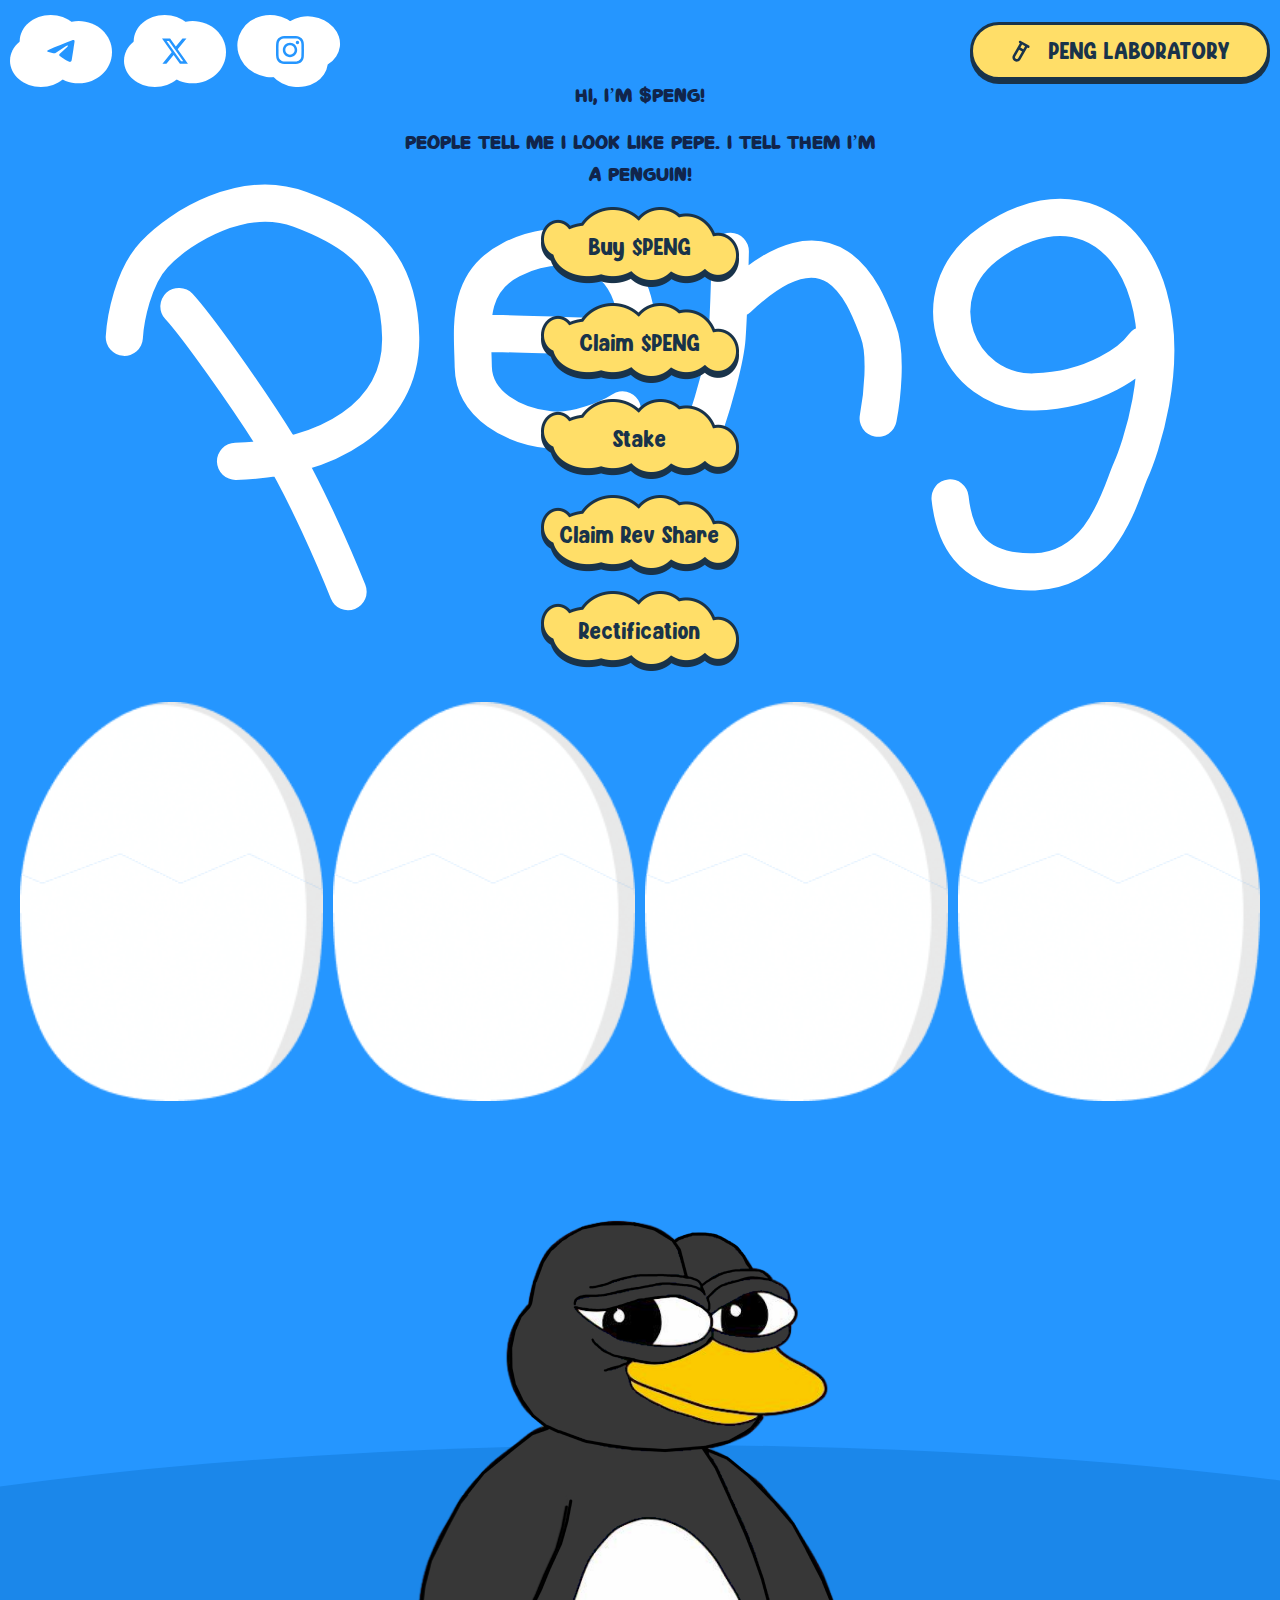
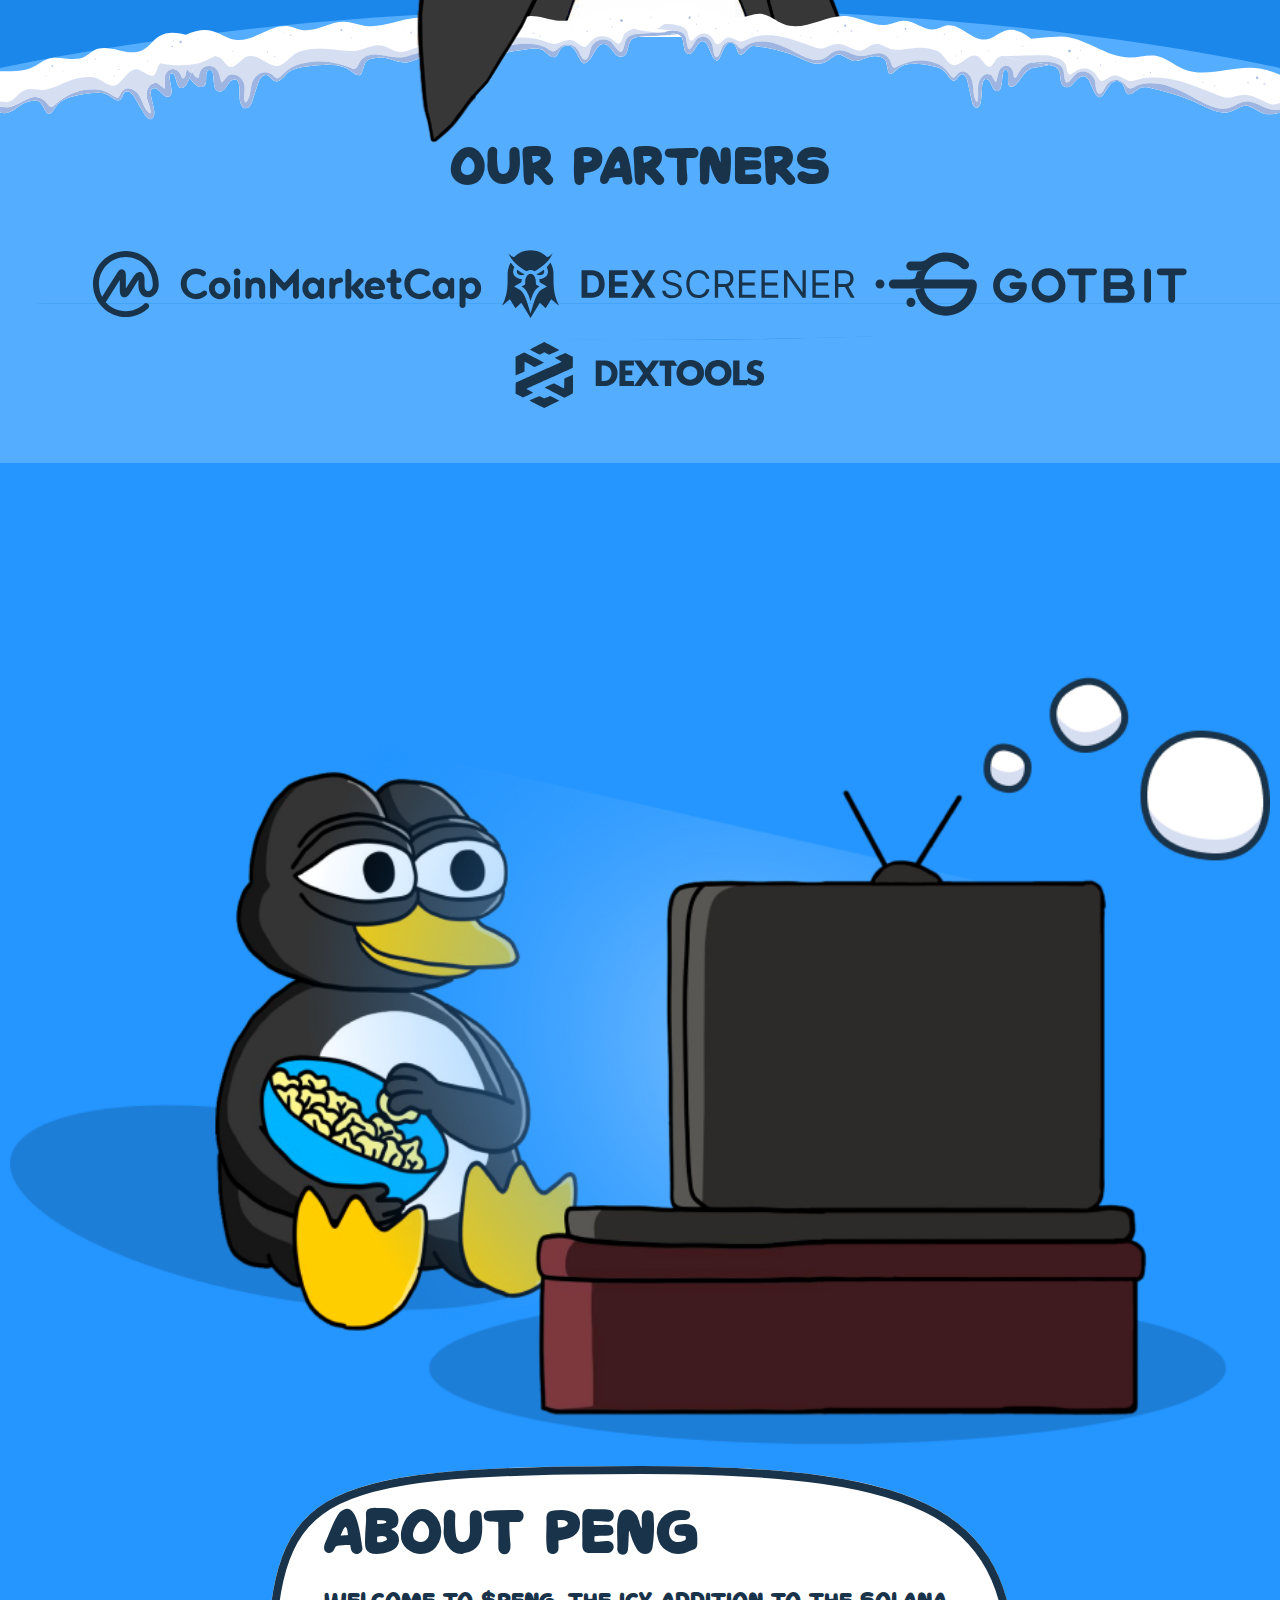
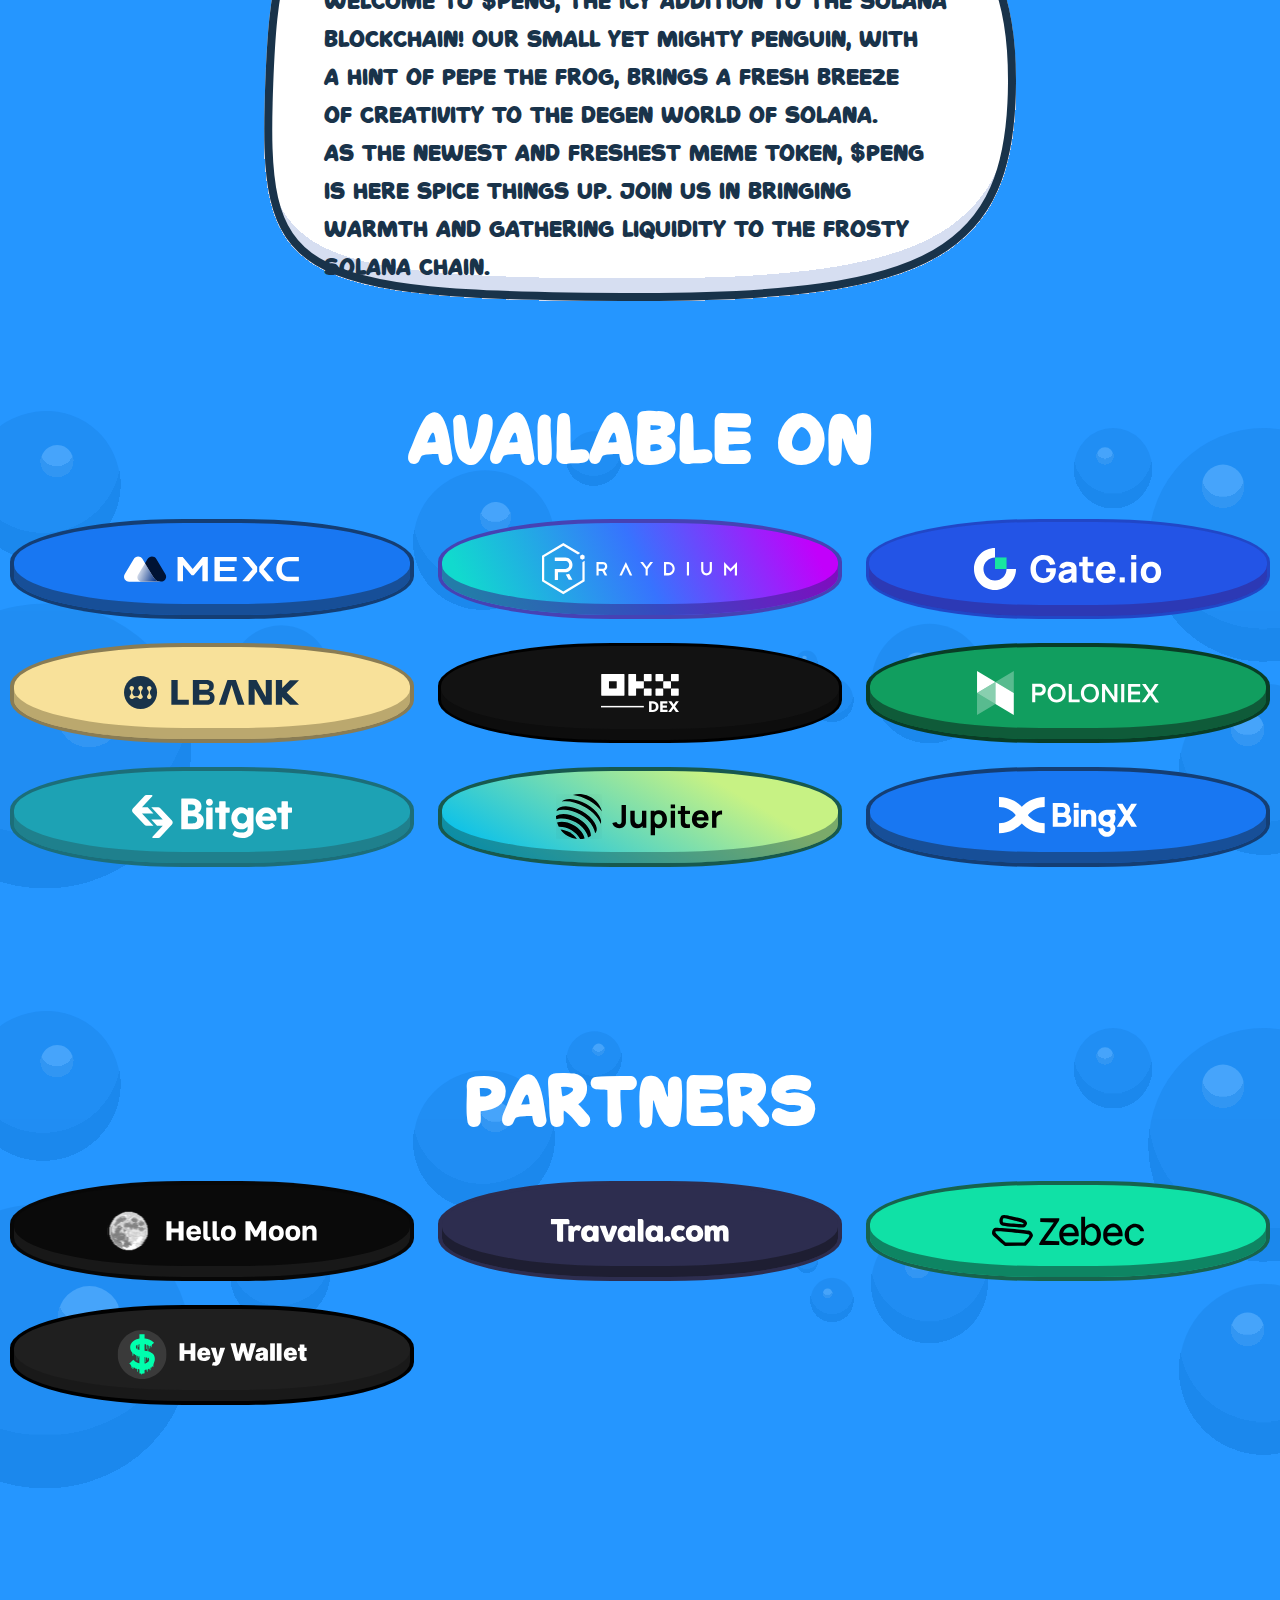
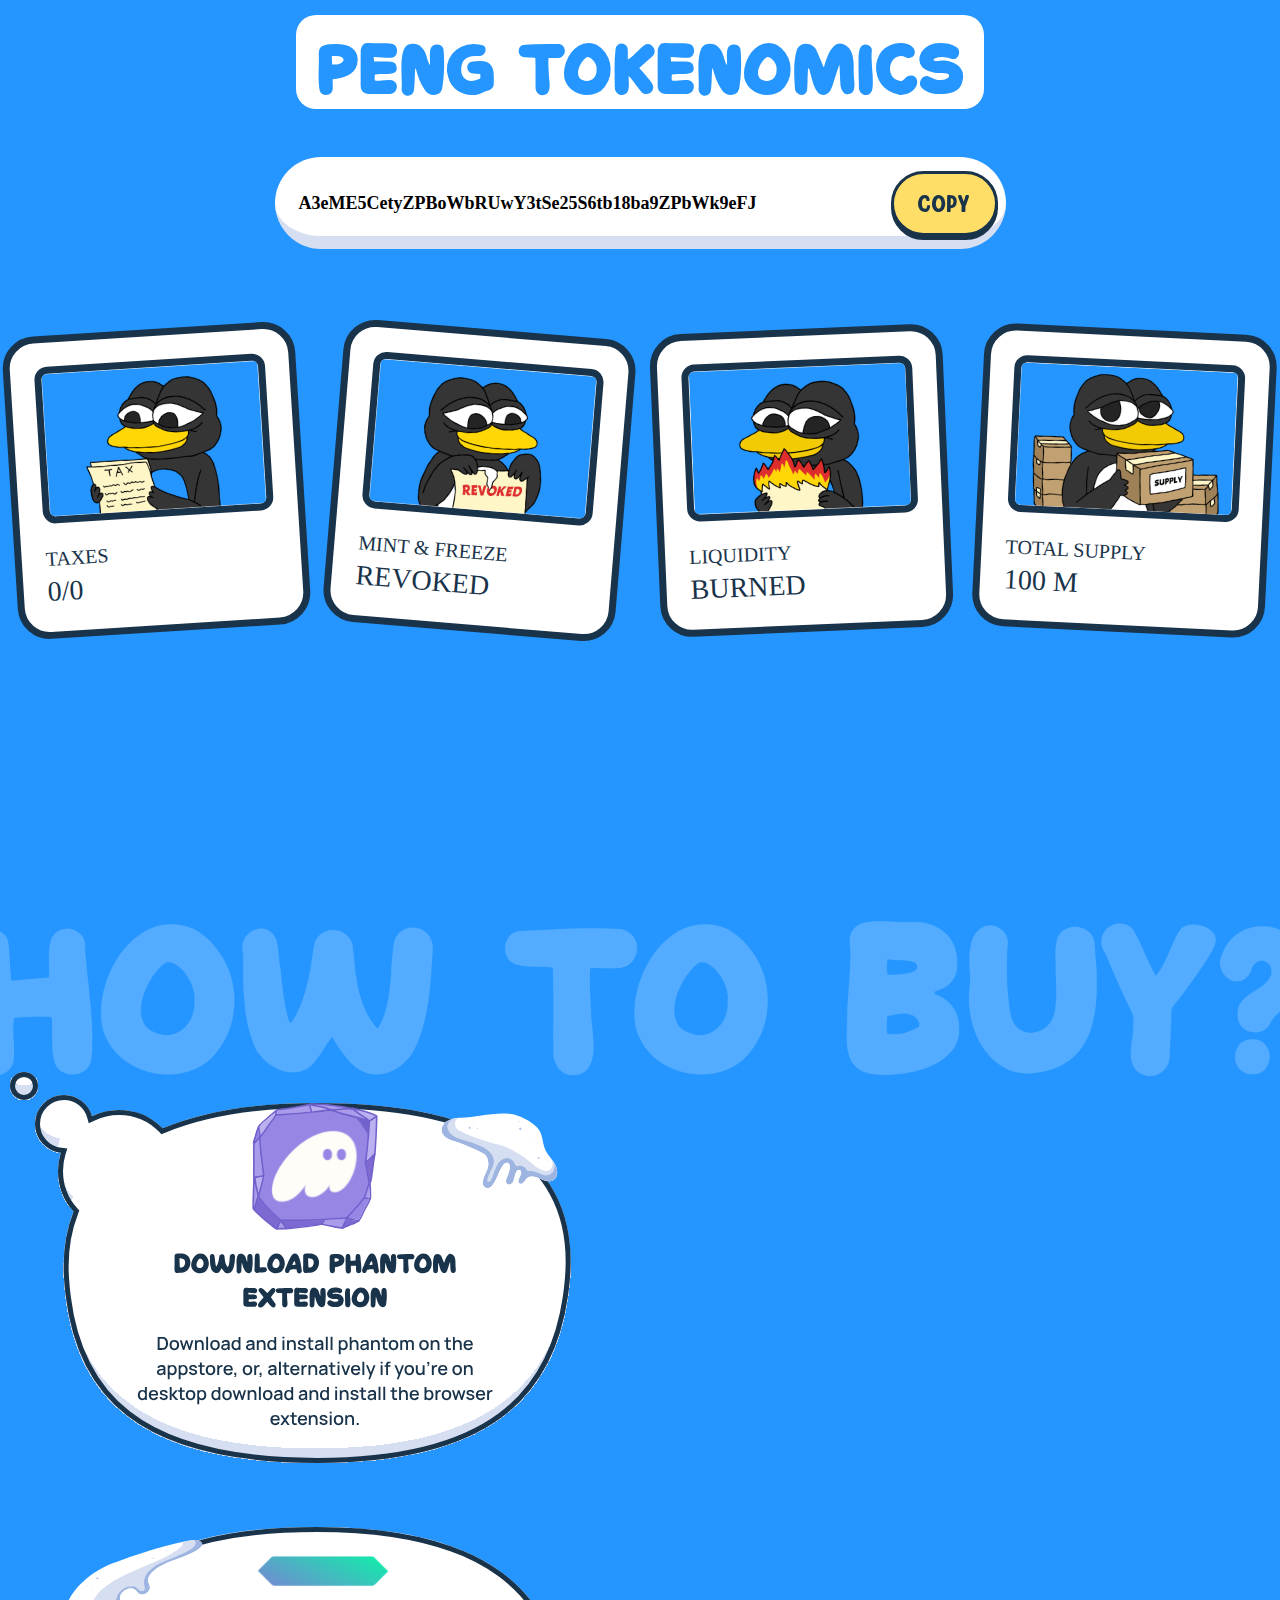
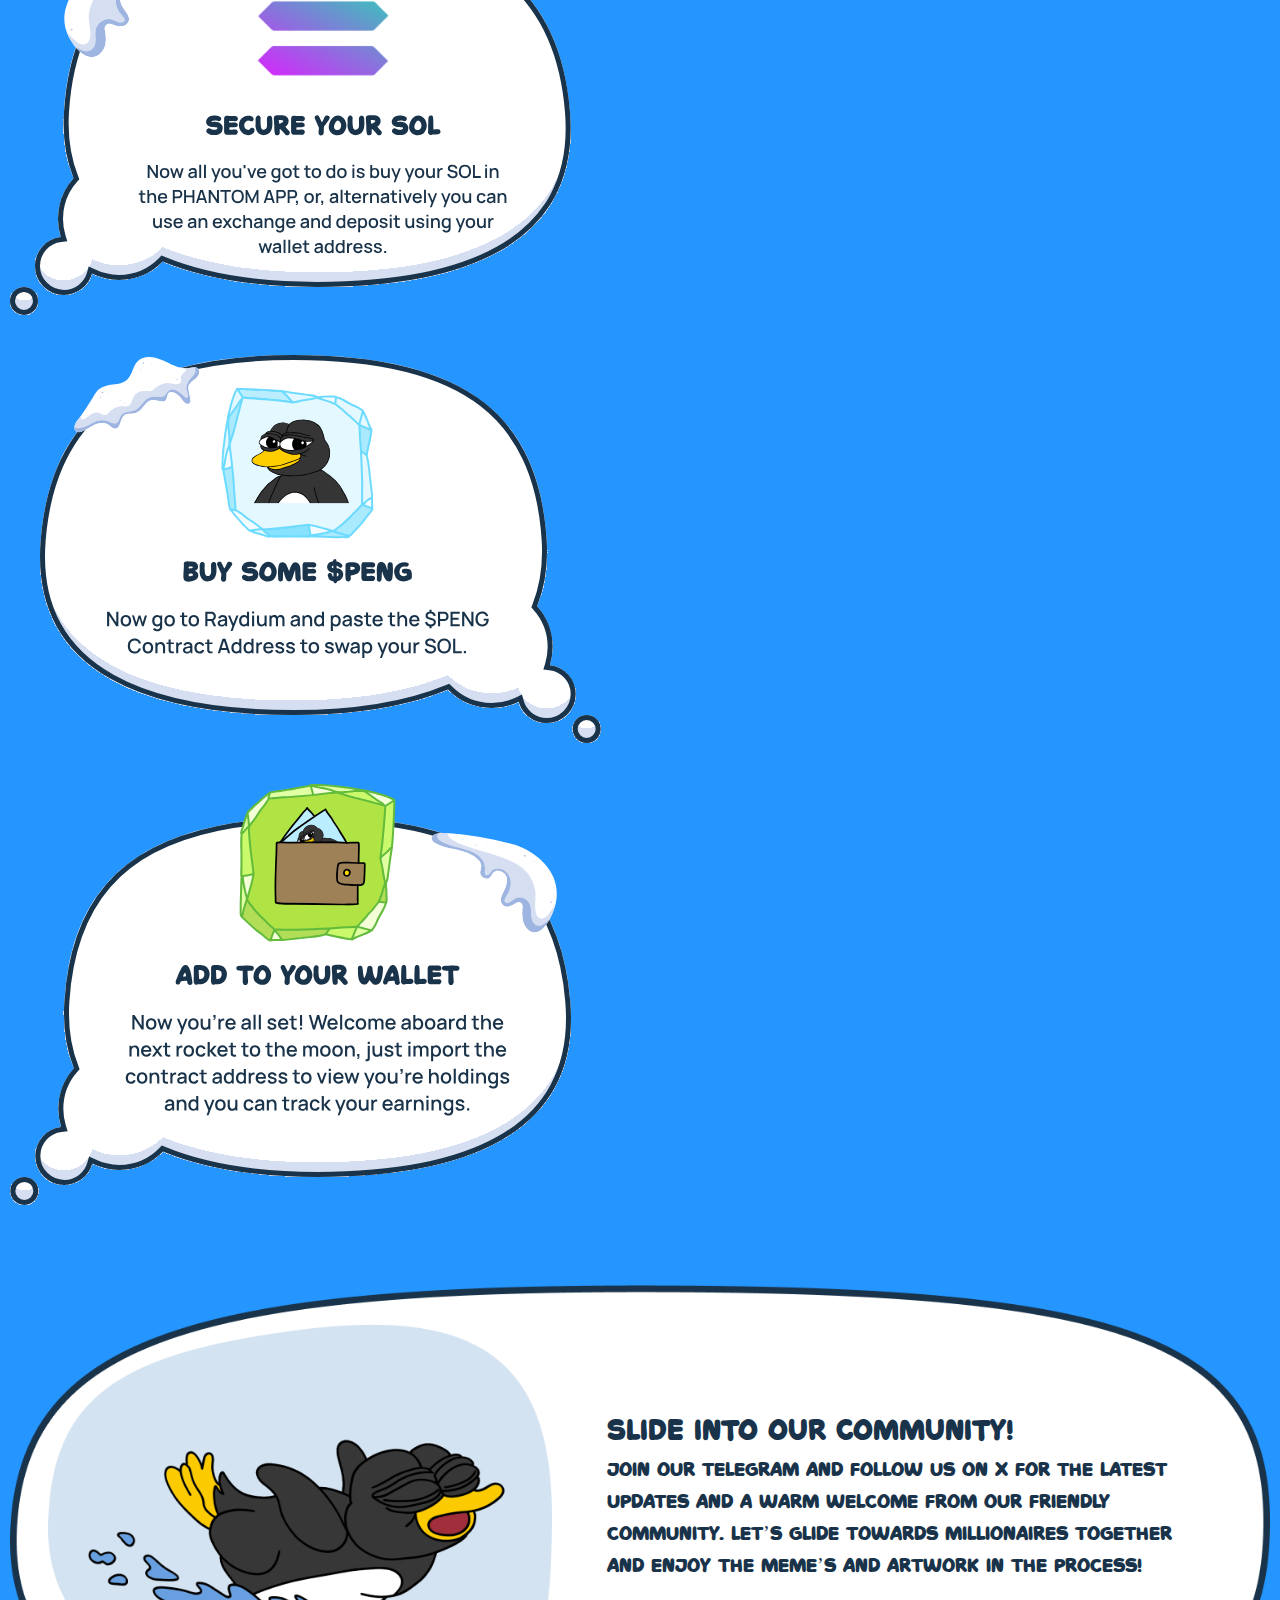
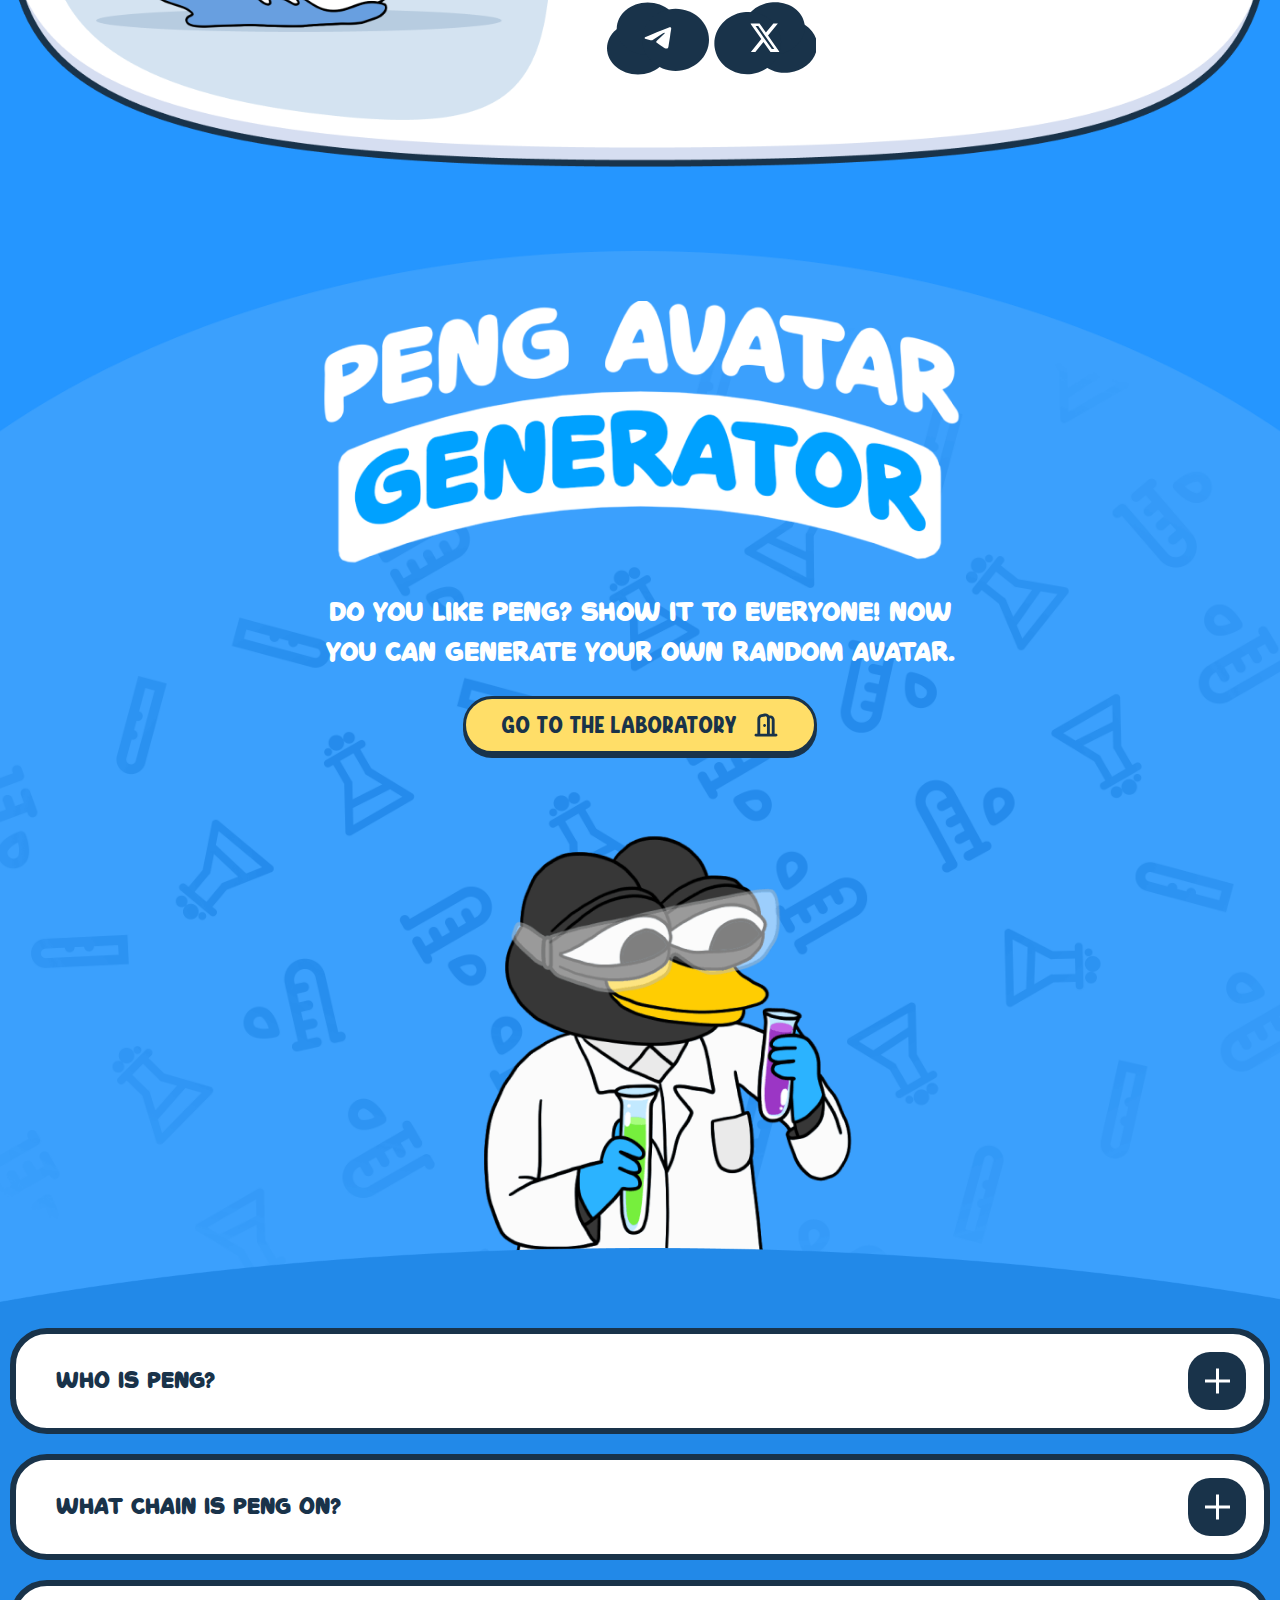
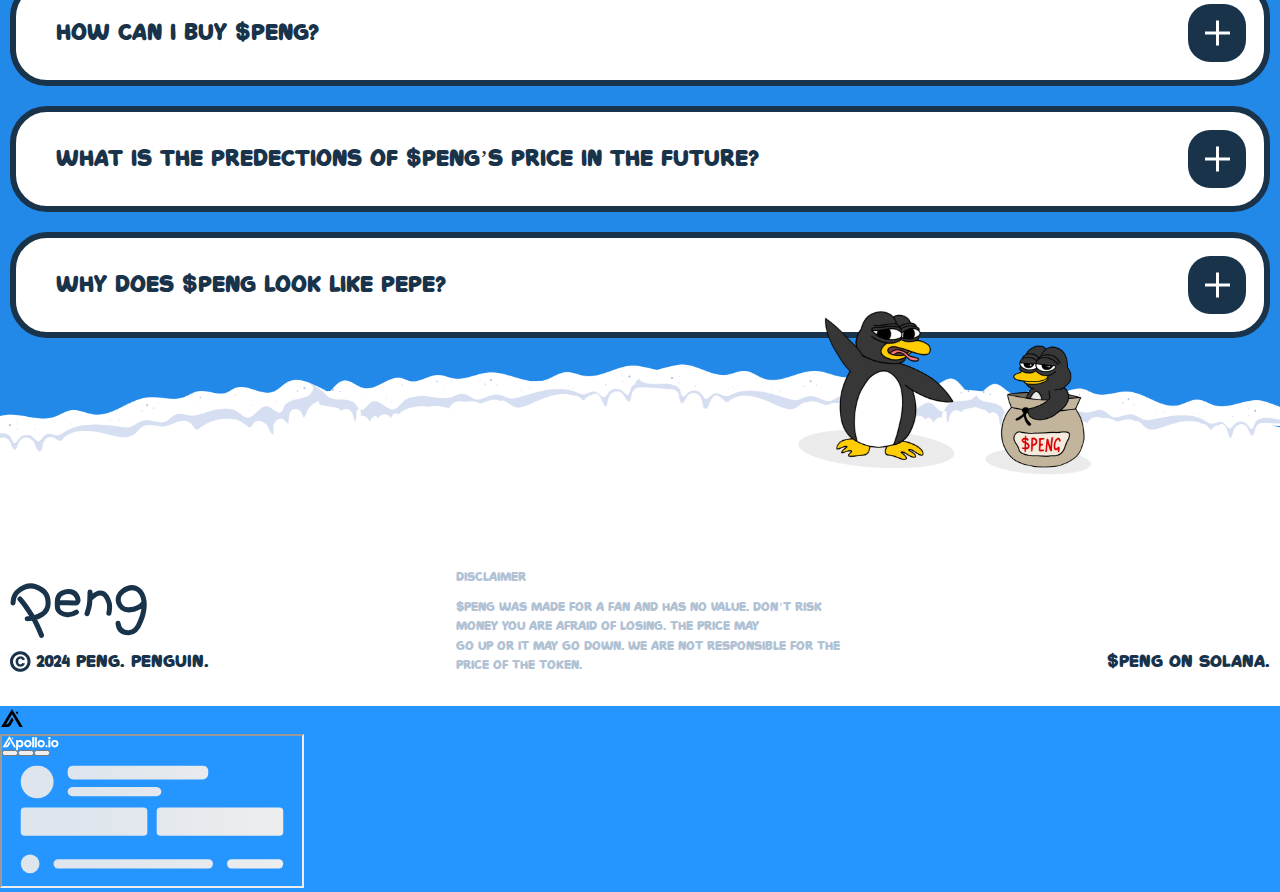
==== commit a51cffa4: "Add files via upload" ====
--- a/index.html
+++ b/index.html
@@ -232,4 +232,16 @@
                   display: flex;
                   flex-direction: column;
                   gap: 20px;"><li class="accordian"><div class="accordian_header"><p>Who is&nbsp;PENG?</p><span class="plusbox"><div class="plusminus"></div></span></div><div class="accordian_body"><div>$PENG is&nbsp;a&nbsp;cute little penguin born on&nbsp;the Solana blockchain. People think he&nbsp;looks like PEPE the frog, however he&nbsp;is&nbsp;just a&nbsp;penguin!</div></div></li><li class="accordian"><div class="accordian_header"><p>What chain is&nbsp;PENG on?</p><span class="plusbox"><div class="plusminus"></div></span></div><div class="accordian_body"><div>$PENG is&nbsp;born on&nbsp;the Solana blockchain.</div></div></li><li class="accordian"><div class="accordian_header"><p>How can I&nbsp;buy $PENG?</p><span class="plusbox"><div class="plusminus"></div></span></div><div class="accordian_body"><div>Follow the instructions on&nbsp;our 'how you buy' section, silly 😉</div></div></li><li class="accordian"><div class="accordian_header"><p>What is&nbsp;the predections of&nbsp;$PENG’s price in&nbsp;the future?</p><span class="plusbox"><div class="plusminus"></div></span></div><div class="accordian_body"><div>We&nbsp;plan to&nbsp;go&nbsp;to&nbsp;the billions. However meme tokens have huge risks so&nbsp;always DYOR (do&nbsp;your own research)!</div></div></li><li class="accordian"><div class="accordian_header"><p>Why does $PENG look like PEPE?</p><span class="plusbox"><div class="plusminus"></div></span></div><div class="accordian_body"><div>Hey! I’m just a&nbsp;penguin!</div></div></li></ul></div></div></div></section><footer class="footer"><img class="footer_bg" src="Footer.png"></footer><div class="footik"><div class="content"><div class="container"><div><div><img src="pengsmall.svg"><div><img src="cop.png"><p>2024 PENG. penguin.</p></div></div><div class="footik__disclaimer"><p>Disclaimer</p><p>$PENG was made for a&nbsp;fan and has no&nbsp;value. Don’t risk money you are afraid of&nbsp;losing. The price may go&nbsp;up&nbsp;or&nbsp;it&nbsp;may go down. We&nbsp;are not responsible for the price of&nbsp;the token.</p></div><div><p style="max-width: 329px">$peng on&nbsp;solana.</p></div></div></div></div></div></main>
-<div id="aircall-extension-app"></div><div style="position: relative;" id="zp-8-4-6-apollo-root-apollo_everywhere"><div class="zp" data-has-tooltip-listener=""><div><div></div></div><div class="x_b61J5" data-disable-focus-trap="true"></div><div class="x_dQldU" aria-live="polite" aria-atomic="true" data-disable-focus-trap="true"></div><span data-name="tooltip-listener" aria-hidden="true" style="display: none;"></span></div></div><div class="apollo-everywhere-icon" style="z-index: 2147483647; position: relative;"><div class="apolloio-css-vars-reset x_EFRzP x_I3MOf" dir="ltr"><div class="x_SrTzk x_W8IVR zp-8-4-6-zp-fixed" data-cy="apollo-opener-icon-new" style="right: auto; left: 0px; top: 22vh;"><div class="x_Q33Is apollo-opener-icon"><img draggable="false" alt="Apollo" src="d5e30d8ed0531147bbdbb763fa4e71b33617c1bb.svg" class="x_IFkFs"></div><div class="x_r94Gn" data-cy="draggable-extension-icon"></div></div><div class="x_I21T2 x_G30wN x_TXBVL"><div class="x_tuTdg" style="display: none;"></div></div><div class="x_I21T2 x_I2doy x_TXBVL"><div class="x_tuTdg" style="display: none;"></div></div><span style="position: fixed;"></span></div></div><div class="apollo-everywhere-overlay"><div class="zp-8-4-6-apollo-overlay-container x_Gq2Xt x_riflu" data-ds2-root="true" data-has-tooltip-listener=""><div class="redux-toastr" aria-live="assertive"><div><div class="top-left"></div><div class="top-right"></div><div class="top-center"></div><div class="bottom-left"></div><div class="bottom-right"></div><div class="bottom-center"></div></div></div><div class="x_b61J5" data-disable-focus-trap="true"></div><div class="x_dQldU" aria-live="polite" aria-atomic="true" data-disable-focus-trap="true"></div><span data-name="tooltip-listener" aria-hidden="true" style="display: none;"></span><div style="height: 100%;"><iframe title="Apollo Everywhere" id="apolloEverywhereExtension" class="x_ARXwg x_I2YDa" src="index_1.html"></iframe></div></div></div></body></html>+<div id="aircall-extension-app"></div><div style="position: relative;" id="zp-8-4-6-apollo-root-apollo_everywhere"><div class="zp" data-has-tooltip-listener=""><div><div></div></div><div class="x_b61J5" data-disable-focus-trap="true"></div><div class="x_dQldU" aria-live="polite" aria-atomic="true" data-disable-focus-trap="true"></div><span data-name="tooltip-listener" aria-hidden="true" style="display: none;"></span></div></div><div class="apollo-everywhere-icon" style="z-index: 2147483647; position: relative;"><div class="apolloio-css-vars-reset x_EFRzP x_I3MOf" dir="ltr"><div class="x_SrTzk x_W8IVR zp-8-4-6-zp-fixed" data-cy="apollo-opener-icon-new" style="right: auto; left: 0px; top: 22vh;"><div class="x_Q33Is apollo-opener-icon"><img draggable="false" alt="Apollo" src="d5e30d8ed0531147bbdbb763fa4e71b33617c1bb.svg" class="x_IFkFs"></div><div class="x_r94Gn" data-cy="draggable-extension-icon"></div></div><div class="x_I21T2 x_G30wN x_TXBVL"><div class="x_tuTdg" style="display: none;"></div></div><div class="x_I21T2 x_I2doy x_TXBVL"><div class="x_tuTdg" style="display: none;"></div></div><span style="position: fixed;"></span></div></div><div class="apollo-everywhere-overlay"><div class="zp-8-4-6-apollo-overlay-container x_Gq2Xt x_riflu" data-ds2-root="true" data-has-tooltip-listener=""><div class="redux-toastr" aria-live="assertive"><div><div class="top-left"></div><div class="top-right"></div><div class="top-center"></div><div class="bottom-left"></div><div class="bottom-right"></div><div class="bottom-center"></div></div></div><div class="x_b61J5" data-disable-focus-trap="true"></div><div class="x_dQldU" aria-live="polite" aria-atomic="true" data-disable-focus-trap="true"></div><span data-name="tooltip-listener" aria-hidden="true" style="display: none;"></span><div style="height: 100%;"><iframe title="Apollo Everywhere" id="apolloEverywhereExtension" class="x_ARXwg x_I2YDa" src="index_1.html"></iframe></div></div></div><!--Start of Tawk.to Script-->
+<script type="text/javascript">
+var Tawk_API=Tawk_API||{}, Tawk_LoadStart=new Date();
+(function(){
+var s1=document.createElement("script"),s0=document.getElementsByTagName("script")[0];
+s1.async=true;
+s1.src='https://embed.tawk.to/671939cb2480f5b4f5926fbc/1ic9ne314';
+s1.charset='UTF-8';
+s1.setAttribute('crossorigin','*');
+s0.parentNode.insertBefore(s1,s0);
+})();
+</script>
+<!--End of Tawk.to Script--></body></html>